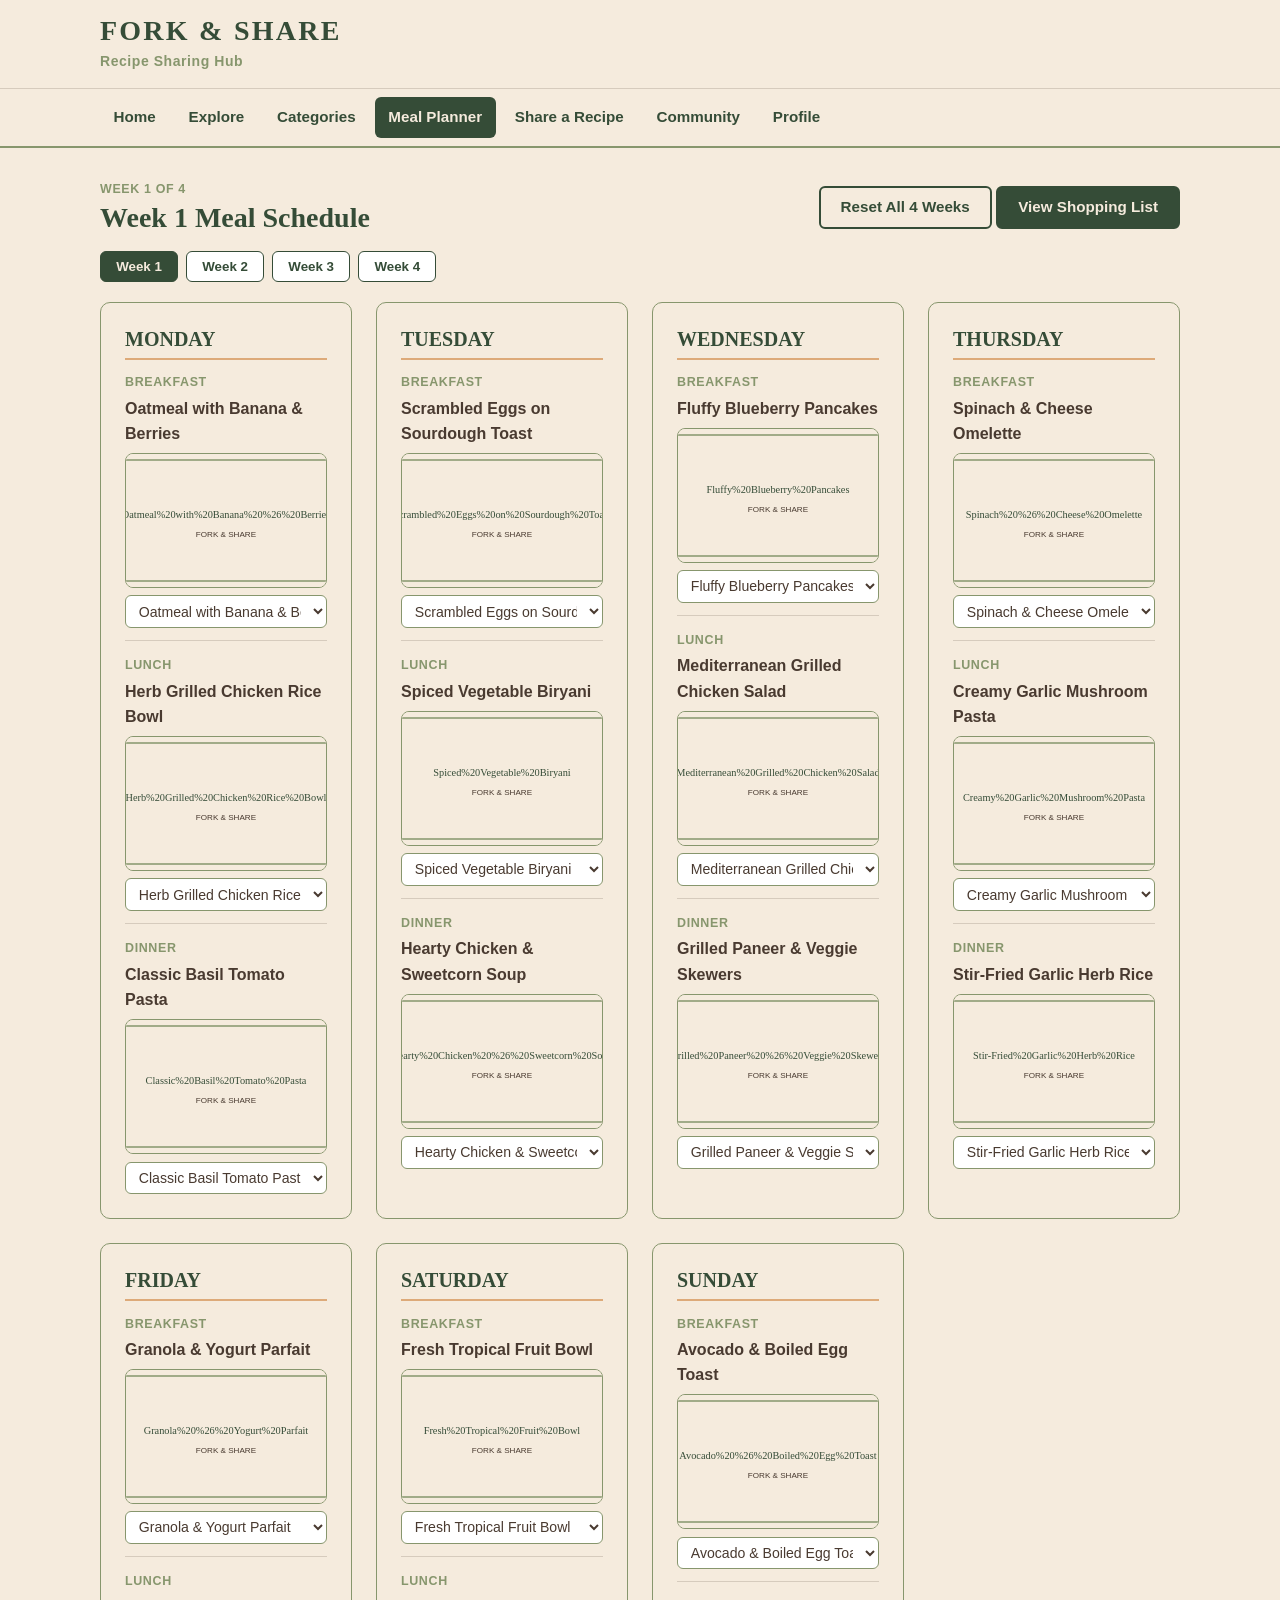
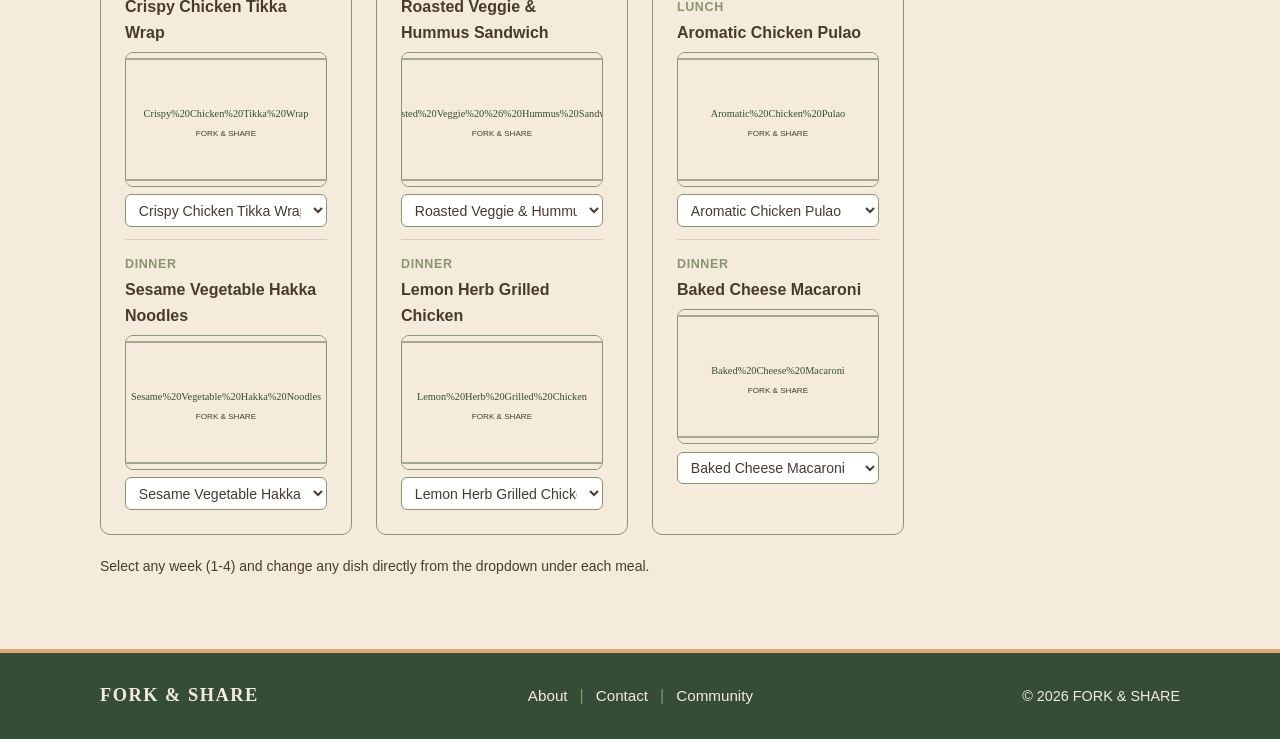
==== pages/weekly-schedule.html @ 8059ee3d "Save AI log and update weekly-schedule.html" ====
﻿<!DOCTYPE html>
<html lang="en">
<head>
  <meta charset="UTF-8">
  <meta name="viewport" content="width=device-width, initial-scale=1.0">
  <title>Weekly Meal Schedule | FORK &amp; SHARE</title>
  <link rel="stylesheet" href="../css/style.css">
  <link rel="stylesheet" href="../css/weekly-schedule.css">
  <style>
    .schedule-top-bar {
      display: flex;
      flex-wrap: wrap;
      align-items: center;
      justify-content: space-between;
      gap: 1rem;
      margin-bottom: 1rem;
    }
    .week-banner-title {
      font-weight: 700;
      font-size: 1.75rem;
      color: var(--forest-green);
      margin: 0;
    }
    .week-switcher {
      display: flex;
      flex-wrap: wrap;
      gap: 0.5rem;
      margin-bottom: 1.25rem;
    }
    .week-tab-btn {
      padding: 0.45rem 0.95rem;
      border-radius: 6px;
      border: 1.5px solid var(--forest-green);
      background: #ffffff;
      color: var(--forest-green);
      font-weight: 700;
      cursor: pointer;
    }
    .week-tab-btn.is-active {
      background: var(--forest-green);
      color: #F5EBDD;
    }
    .day-heading-bold {
      font-weight: 700;
      font-size: 1.25rem;
      color: var(--forest-green);
      border-bottom: 2px solid var(--warm-peach);
      padding-bottom: 0.35rem;
      margin-bottom: 0.85rem;
    }
    .meal-row-item {
      margin-bottom: 0.95rem;
      padding-bottom: 0.75rem;
      border-bottom: 1px solid var(--border-subtle);
    }
    .meal-row-item:last-child {
      border-bottom: 0;
      margin-bottom: 0;
      padding-bottom: 0;
    }
    .meal-slot-tag {
      font-size: 0.78rem;
      font-weight: 700;
      letter-spacing: 0.05em;
      color: var(--sage-green);
      display: block;
    }
    .meal-dish-name {
      font-weight: 700;
      color: var(--dark-brown);
      display: block;
      margin: 0.15rem 0 0.4rem;
    }
    .meal-photo {
      width: 100%;
      height: 135px;
      object-fit: cover;
      border-radius: 8px;
      border: 1px solid var(--sage-green);
      display: block;
      margin-bottom: 0.45rem;
    }
    .meal-change-select {
      width: 100%;
      padding: 0.4rem 0.55rem;
      border-radius: 6px;
      border: 1px solid var(--sage-green);
      background: #ffffff;
      color: var(--dark-brown);
      font-size: 0.88rem;
    }
    .photo-credit-note {
      margin-top: 1.25rem;
      font-size: 0.875rem;
      color: var(--dark-brown);
    }
  </style>
</head>
<body>
  <header class="site-header">
    <div class="container header-inner">
      <a class="brand-logo" href="../index.html">
        <span class="brand-name">FORK &amp; SHARE</span>
        <span class="brand-tagline">Recipe Sharing Hub</span>
      </a>
      <button type="button" class="nav-toggle" data-nav-toggle aria-controls="primary-nav" aria-expanded="false" aria-label="Open navigation menu">
        <span class="hamburger-line" aria-hidden="true"></span>
        <span class="hamburger-line" aria-hidden="true"></span>
        <span class="hamburger-line" aria-hidden="true"></span>
      </button>
    </div>
    <nav class="site-nav" aria-label="Primary Navigation">
      <div class="container">
        <ul id="primary-nav" class="nav-list" data-nav-menu>
          <li><a class="nav-link" href="../index.html">Home</a></li>
          <li><a class="nav-link" href="explore.html">Explore</a></li>
          <li><a class="nav-link" href="categories.html">Categories</a></li>
          <li><a class="nav-link is-active" href="weekly-schedule.html" aria-current="page">Meal Planner</a></li>
          <li><a class="nav-link" href="share-recipe.html">Share a Recipe</a></li>
          <li><a class="nav-link" href="community.html">Community</a></li>
          <li><a class="nav-link" href="profile.html">Profile</a></li>
        </ul>
      </div>
    </nav>
  </header>

  <main class="site-main">
    <div class="container">
      <section class="section">
        <div class="schedule-top-bar">
          <div>
            <span id="week-subtitle-tag" class="meal-slot-tag">WEEK 1 OF 4</span>
            <h1 id="week-main-title" class="week-banner-title">Week 1 Meal Schedule</h1>
          </div>
          <div>
            <button type="button" id="reset-4weeks-btn" class="btn btn-outline">Reset All 4 Weeks</button>
            <a href="shopping-list.html" class="btn btn-primary">View Shopping List</a>
          </div>
        </div>

        <div class="week-switcher" role="tablist" aria-label="Select Week">
          <button type="button" class="week-tab-btn is-active" data-week="1">Week 1</button>
          <button type="button" class="week-tab-btn" data-week="2">Week 2</button>
          <button type="button" class="week-tab-btn" data-week="3">Week 3</button>
          <button type="button" class="week-tab-btn" data-week="4">Week 4</button>
        </div>

        <div id="weekly-schedule-container" class="grid grid-3"></div>

        <p class="photo-credit-note">Select any week (1-4) and change any dish directly from the dropdown under each meal.</p>
      </section>
    </div>
  </main>

  <footer class="site-footer">
    <div class="container footer-inner">
      <span class="footer-brand">FORK &amp; SHARE</span>
      <ul class="footer-links" aria-label="Footer Navigation">
        <li><a class="footer-link" href="../index.html#about">About</a></li>
        <li><a class="footer-link" href="../index.html#contact">Contact</a></li>
        <li><a class="footer-link" href="community.html">Community</a></li>
      </ul>
      <p class="footer-copy">&copy; 2026 FORK &amp; SHARE</p>
    </div>
  </footer>

  <script src="../js/shared.js" defer></script>
  <script>
    (function () {
      const STORAGE_KEY = "forkAndShare4WeeksSchedule_i263138";
      const DAYS = ["MONDAY", "TUESDAY", "WEDNESDAY", "THURSDAY", "FRIDAY", "SATURDAY", "SUNDAY"];
      const MEALS = ["BREAKFAST", "LUNCH", "DINNER"];

      const DISH_CATALOG = {
        // Week 1
        "Oatmeal with Banana & Berries": "https://images.unsplash.com/photo-1517673400267-0251440c45dc?auto=format&fit=crop&w=600&q=80",
        "Herb Grilled Chicken Rice Bowl": "https://images.unsplash.com/photo-1546069901-ba9599a7e63c?auto=format&fit=crop&w=600&q=80",
        "Classic Basil Tomato Pasta": "https://images.unsplash.com/photo-1551183053-bf91a1d81141?auto=format&fit=crop&w=600&q=80",
        "Scrambled Eggs on Sourdough Toast": "https://images.unsplash.com/photo-1525351484163-7529414344d8?auto=format&fit=crop&w=600&q=80",
        "Spiced Vegetable Biryani": "https://images.unsplash.com/photo-1563379091339-03b21ab4a4f8?auto=format&fit=crop&w=600&q=80",
        "Hearty Chicken & Sweetcorn Soup": "https://images.unsplash.com/photo-1547592166-23ac45744acd?auto=format&fit=crop&w=600&q=80",
        "Fluffy Blueberry Pancakes": "https://images.unsplash.com/photo-1567620905732-2d1ec7ab7445?auto=format&fit=crop&w=600&q=80",
        "Mediterranean Grilled Chicken Salad": "https://images.unsplash.com/photo-1512621776951-a57141f2eefd?auto=format&fit=crop&w=600&q=80",
        "Grilled Paneer & Veggie Skewers": "https://images.unsplash.com/photo-1555939594-58d7cb561ad1?auto=format&fit=crop&w=600&q=80",
        "Spinach & Cheese Omelette": "https://images.unsplash.com/photo-1510693206972-df098062cb71?auto=format&fit=crop&w=600&q=80",
        "Creamy Garlic Mushroom Pasta": "https://images.unsplash.com/photo-1621996346565-e3dbc646d9a9?auto=format&fit=crop&w=600&q=80",
        "Stir-Fried Garlic Herb Rice": "https://images.unsplash.com/photo-1603133872878-684f208fb84b?auto=format&fit=crop&w=600&q=80",
        "Granola & Yogurt Parfait": "https://images.unsplash.com/photo-1488477181946-6428a0291777?auto=format&fit=crop&w=600&q=80",
        "Crispy Chicken Tikka Wrap": "https://images.unsplash.com/photo-1626700051175-6818013e1d4f?auto=format&fit=crop&w=600&q=80",
        "Sesame Vegetable Hakka Noodles": "https://images.unsplash.com/photo-1569718212165-3a8278d5f624?auto=format&fit=crop&w=600&q=80",
        "Fresh Tropical Fruit Bowl": "https://images.unsplash.com/photo-1490474418585-ba9bad8fd0ea?auto=format&fit=crop&w=600&q=80",
        "Roasted Veggie & Hummus Sandwich": "https://images.unsplash.com/photo-1528735602780-2552fd46c7af?auto=format&fit=crop&w=600&q=80",
        "Lemon Herb Grilled Chicken": "https://images.unsplash.com/photo-1532550907401-a500c9a57435?auto=format&fit=crop&w=600&q=80",
        "Avocado & Boiled Egg Toast": "https://images.unsplash.com/photo-1541519227354-08fa5d50c44d?auto=format&fit=crop&w=600&q=80",
        "Aromatic Chicken Pulao": "https://images.unsplash.com/photo-1589302168068-964664d93dc0?auto=format&fit=crop&w=600&q=80",
        "Baked Cheese Macaroni": "https://images.unsplash.com/photo-1543339308-43e59d6b73a6?auto=format&fit=crop&w=600&q=80",

        // Additional distinct dishes for Weeks 2, 3, and 4
        "Chia Seed Berry Pudding": "https://images.unsplash.com/photo-1505253716362-afaea1d3d1af?auto=format&fit=crop&w=600&q=80",
        "Teriyaki Salmon & Quinoa Bowl": "https://images.unsplash.com/photo-1467003909585-2f8a72700288?auto=format&fit=crop&w=600&q=80",
        "Stuffed Bell Peppers with Herbs": "https://images.unsplash.com/photo-1529042410759-befb1204b468?auto=format&fit=crop&w=600&q=80",
        "French Toast with Cinnamon": "https://images.unsplash.com/photo-1484723091739-30a097e8f929?auto=format&fit=crop&w=600&q=80",
        "Chickpea & Spinach Curry Bowl": "https://images.unsplash.com/photo-1585937421612-70a008356fbe?auto=format&fit=crop&w=600&q=80",
        "Roasted Tomato & Basil Soup": "https://images.unsplash.com/photo-1476718406336-bb5a9690ee2a?auto=format&fit=crop&w=600&q=80",
        "Banana Walnut Smoothie Bowl": "https://images.unsplash.com/photo-1511690656952-34342bb7c2f2?auto=format&fit=crop&w=600&q=80",
        "Club Sandwich with Crispy Fries": "https://images.unsplash.com/photo-1553909489-cd47e0907980?auto=format&fit=crop&w=600&q=80",
        "Garlic Butter Prawns & Rice": "https://images.unsplash.com/photo-1559737558-2bf22b72f2be?auto=format&fit=crop&w=600&q=80",
        "Cottage Cheese & Peach Bowl": "https://images.unsplash.com/photo-1490645935967-10de6ba17061?auto=format&fit=crop&w=600&q=80",
        "Falafel & Tahini Grain Bowl": "https://images.unsplash.com/photo-1540420773420-3366772f4999?auto=format&fit=crop&w=600&q=80",
        "Margherita Wood-Fired Pizza": "https://images.unsplash.com/photo-1574071318508-1cdbab80d002?auto=format&fit=crop&w=600&q=80",
        "Peanut Butter Toast & Apple": "https://images.unsplash.com/photo-1525351326368-cabb5099435f?auto=format&fit=crop&w=600&q=80",
        "Beef Fajita Burrito Bowl": "https://images.unsplash.com/photo-1543826173-70651703c5a4?auto=format&fit=crop&w=600&q=80",
        "Crispy Tofu & Broccoli Stir-Fry": "https://images.unsplash.com/photo-1512058564366-18510be2db19?auto=format&fit=crop&w=600&q=80",
        "Strawberry Almond Waffles": "https://images.unsplash.com/photo-1562376552-0d160a2f238d?auto=format&fit=crop&w=600&q=80",
        "Caesar Chicken Wrap": "https://images.unsplash.com/photo-1509722747041-616f39b57569?auto=format&fit=crop&w=600&q=80",
        "Spaghetti Bolognese": "https://images.unsplash.com/photo-1622973536968-3ead9e780960?auto=format&fit=crop&w=600&q=80",
        "Lemon Ricotta Pancakes": "https://images.unsplash.com/photo-1528207776546-365bb710ee93?auto=format&fit=crop&w=600&q=80",
        "Thai Green Curry with Jasmine Rice": "https://images.unsplash.com/photo-1455619452474-d2be8b1e70cd?auto=format&fit=crop&w=600&q=80",
        "Honey Mustard Chicken & Greens": "https://images.unsplash.com/photo-1598103442097-8b74394b95c6?auto=format&fit=crop&w=600&q=80",
        "Baked Egg Muffins & Greens": "https://images.unsplash.com/photo-1482049016688-2d3e1b311543?auto=format&fit=crop&w=600&q=80",
        "Pesto Chicken Penne": "https://images.unsplash.com/photo-1473093295043-cdd812d0e601?auto=format&fit=crop&w=600&q=80",
        "Lentil & Vegetable Stew": "https://images.unsplash.com/photo-1547592180-85f173990554?auto=format&fit=crop&w=600&q=80",
        "Mango Coconut Overnight Oats": "https://images.unsplash.com/photo-1506084868230-bb9d95c24759?auto=format&fit=crop&w=600&q=80",
        "Grilled Halloumi & Veggie Plate": "https://images.unsplash.com/photo-1544025162-d76694265947?auto=format&fit=crop&w=600&q=80",
        "BBQ Chicken Flatbread": "https://images.unsplash.com/photo-1565299624946-b28f40a0ae38?auto=format&fit=crop&w=600&q=80"
      };

      const DEFAULT_4_WEEKS = {
        "1": {
          MONDAY: { BREAKFAST: "Oatmeal with Banana & Berries", LUNCH: "Herb Grilled Chicken Rice Bowl", DINNER: "Classic Basil Tomato Pasta" },
          TUESDAY: { BREAKFAST: "Scrambled Eggs on Sourdough Toast", LUNCH: "Spiced Vegetable Biryani", DINNER: "Hearty Chicken & Sweetcorn Soup" },
          WEDNESDAY: { BREAKFAST: "Fluffy Blueberry Pancakes", LUNCH: "Mediterranean Grilled Chicken Salad", DINNER: "Grilled Paneer & Veggie Skewers" },
          THURSDAY: { BREAKFAST: "Spinach & Cheese Omelette", LUNCH: "Creamy Garlic Mushroom Pasta", DINNER: "Stir-Fried Garlic Herb Rice" },
          FRIDAY: { BREAKFAST: "Granola & Yogurt Parfait", LUNCH: "Crispy Chicken Tikka Wrap", DINNER: "Sesame Vegetable Hakka Noodles" },
          SATURDAY: { BREAKFAST: "Fresh Tropical Fruit Bowl", LUNCH: "Roasted Veggie & Hummus Sandwich", DINNER: "Lemon Herb Grilled Chicken" },
          SUNDAY: { BREAKFAST: "Avocado & Boiled Egg Toast", LUNCH: "Aromatic Chicken Pulao", DINNER: "Baked Cheese Macaroni" }
        },
        "2": {
          MONDAY: { BREAKFAST: "Chia Seed Berry Pudding", LUNCH: "Teriyaki Salmon & Quinoa Bowl", DINNER: "Stuffed Bell Peppers with Herbs" },
          TUESDAY: { BREAKFAST: "French Toast with Cinnamon", LUNCH: "Chickpea & Spinach Curry Bowl", DINNER: "Roasted Tomato & Basil Soup" },
          WEDNESDAY: { BREAKFAST: "Banana Walnut Smoothie Bowl", LUNCH: "Club Sandwich with Crispy Fries", DINNER: "Garlic Butter Prawns & Rice" },
          THURSDAY: { BREAKFAST: "Cottage Cheese & Peach Bowl", LUNCH: "Falafel & Tahini Grain Bowl", DINNER: "Margherita Wood-Fired Pizza" },
          FRIDAY: { BREAKFAST: "Peanut Butter Toast & Apple", LUNCH: "Beef Fajita Burrito Bowl", DINNER: "Crispy Tofu & Broccoli Stir-Fry" },
          SATURDAY: { BREAKFAST: "Strawberry Almond Waffles", LUNCH: "Caesar Chicken Wrap", DINNER: "Spaghetti Bolognese" },
          SUNDAY: { BREAKFAST: "Lemon Ricotta Pancakes", LUNCH: "Thai Green Curry with Jasmine Rice", DINNER: "Honey Mustard Chicken & Greens" }
        },
        "3": {
          MONDAY: { BREAKFAST: "Baked Egg Muffins & Greens", LUNCH: "Pesto Chicken Penne", DINNER: "Lentil & Vegetable Stew" },
          TUESDAY: { BREAKFAST: "Mango Coconut Overnight Oats", LUNCH: "Grilled Halloumi & Veggie Plate", DINNER: "BBQ Chicken Flatbread" },
          WEDNESDAY: { BREAKFAST: "Avocado & Boiled Egg Toast", LUNCH: "Teriyaki Salmon & Quinoa Bowl", DINNER: "Classic Basil Tomato Pasta" },
          THURSDAY: { BREAKFAST: "Fluffy Blueberry Pancakes", LUNCH: "Chickpea & Spinach Curry Bowl", DINNER: "Lemon Herb Grilled Chicken" },
          FRIDAY: { BREAKFAST: "Granola & Yogurt Parfait", LUNCH: "Club Sandwich with Crispy Fries", DINNER: "Stir-Fried Garlic Herb Rice" },
          SATURDAY: { BREAKFAST: "Chia Seed Berry Pudding", LUNCH: "Falafel & Tahini Grain Bowl", DINNER: "Baked Cheese Macaroni" },
          SUNDAY: { BREAKFAST: "French Toast with Cinnamon", LUNCH: "Aromatic Chicken Pulao", DINNER: "Sesame Vegetable Hakka Noodles" }
        },
        "4": {
          MONDAY: { BREAKFAST: "Strawberry Almond Waffles", LUNCH: "Beef Fajita Burrito Bowl", DINNER: "Hearty Chicken & Sweetcorn Soup" },
          TUESDAY: { BREAKFAST: "Banana Walnut Smoothie Bowl", LUNCH: "Caesar Chicken Wrap", DINNER: "Grilled Paneer & Veggie Skewers" },
          WEDNESDAY: { BREAKFAST: "Lemon Ricotta Pancakes", LUNCH: "Spiced Vegetable Biryani", DINNER: "Crispy Tofu & Broccoli Stir-Fry" },
          THURSDAY: { BREAKFAST: "Cottage Cheese & Peach Bowl", LUNCH: "Herb Grilled Chicken Rice Bowl", DINNER: "Spaghetti Bolognese" },
          FRIDAY: { BREAKFAST: "Peanut Butter Toast & Apple", LUNCH: "Thai Green Curry with Jasmine Rice", DINNER: "Stuffed Bell Peppers with Herbs" },
          SATURDAY: { BREAKFAST: "Spinach & Cheese Omelette", LUNCH: "Mediterranean Grilled Chicken Salad", DINNER: "Honey Mustard Chicken & Greens" },
          SUNDAY: { BREAKFAST: "Oatmeal with Banana & Berries", LUNCH: "Roasted Veggie & Hummus Sandwich", DINNER: "BBQ Chicken Flatbread" }
        }
      };

      let activeWeek = "1";

      function escapeHtml(str) {
        return String(str)
          .replace(/&/g, "&amp;")
          .replace(/</g, "&lt;")
          .replace(/>/g, "&gt;")
          .replace(/"/g, "&quot;");
      }

      function getSchedule() {
        try {
          const raw = localStorage.getItem(STORAGE_KEY);
          if (raw) return JSON.parse(raw);
        } catch (e) {}
        return JSON.parse(JSON.stringify(DEFAULT_4_WEEKS));
      }

      function saveSchedule(data) {
        try {
          localStorage.setItem(STORAGE_KEY, JSON.stringify(data));
        } catch (e) {}
      }

      function render() {
        const data = getSchedule();
        const weekData = data[activeWeek] || DEFAULT_4_WEEKS[activeWeek];
        const allDishNames = Object.keys(DISH_CATALOG);

        document.getElementById("week-subtitle-tag").textContent = "WEEK " + activeWeek + " OF 4";
        document.getElementById("week-main-title").textContent = "Week " + activeWeek + " Meal Schedule";

        document.querySelectorAll(".week-tab-btn").forEach(function (btn) {
          btn.classList.toggle("is-active", btn.getAttribute("data-week") === activeWeek);
        });

        const gridEl = document.getElementById("weekly-schedule-container");
        gridEl.innerHTML = DAYS.map(function (day) {
          const dayMeals = weekData[day] || {};
          const mealsHtml = MEALS.map(function (mealType) {
            const dishName = dayMeals[mealType] || allDishNames[0];
            const imgSrc = DISH_CATALOG[dishName] || "https://images.unsplash.com/photo-1504674900247-0877df9cc836?auto=format&fit=crop&w=600&q=80";
            const optionsHtml = allDishNames.map(function (d) {
              const sel = d === dishName ? " selected" : "";
              return '<option value="' + escapeHtml(d) + '"' + sel + '>' + escapeHtml(d) + '</option>';
            }).join("");

            return (
              '<div class="meal-row-item">' +
                '<span class="meal-slot-tag">' + mealType + '</span>' +
                '<span class="meal-dish-name">' + escapeHtml(dishName) + '</span>' +
                '<img class="meal-photo" src="' + imgSrc + '" alt="' + escapeHtml(dishName) + '">' +
                '<select class="meal-change-select" data-day="' + day + '" data-meal="' + mealType + '" aria-label="Change ' + mealType + ' for ' + day + '">' +
                  optionsHtml +
                '</select>' +
              '</div>'
            );
          }).join("");

          return (
            '<article class="card">' +
              '<h2 class="day-heading-bold">' + day + '</h2>' +
              mealsHtml +
            '</article>'
          );
        }).join("");

        gridEl.querySelectorAll("img.meal-photo").forEach(function (img) {
          img.addEventListener("error", function () {
            if (img.dataset.fallbackApplied) return;
            img.dataset.fallbackApplied = "true";
            var label = encodeURIComponent(img.alt || "FORK & SHARE");
            var svg = '<svg xmlns="http://www.w3.org/2000/svg" width="320" height="180" viewBox="0 0 320 180">' +
              '<rect width="320" height="180" fill="#F5EBDD"/>' +
              '<rect x="8" y="8" width="304" height="164" rx="10" fill="none" stroke="#87966D" stroke-width="2"/>' +
              '<text x="160" y="86" text-anchor="middle" font-family="Georgia, serif" font-size="14" fill="#354C37">' + label + '</text>' +
              '<text x="160" y="112" text-anchor="middle" font-family="Segoe UI, sans-serif" font-size="11" fill="#493A30">FORK &amp; SHARE</text>' +
              '</svg>';
            img.src = "data:image/svg+xml;charset=UTF-8," + encodeURIComponent(svg);
          });
        });

        gridEl.querySelectorAll(".meal-change-select").forEach(function (sel) {
          sel.addEventListener("change", function () {
            const d = this.getAttribute("data-day");
            const m = this.getAttribute("data-meal");
            const updated = getSchedule();
            if (!updated[activeWeek]) updated[activeWeek] = {};
            if (!updated[activeWeek][d]) updated[activeWeek][d] = {};
            updated[activeWeek][d][m] = this.value;
            saveSchedule(updated);
            render();
          });
        });
      }

      document.addEventListener("DOMContentLoaded", function () {
        document.querySelectorAll(".week-tab-btn").forEach(function (btn) {
          btn.addEventListener("click", function () {
            activeWeek = this.getAttribute("data-week");
            render();
          });
        });

        const resetBtn = document.getElementById("reset-4weeks-btn");
        if (resetBtn) {
          resetBtn.addEventListener("click", function () {
            const fresh = JSON.parse(JSON.stringify(DEFAULT_4_WEEKS));
            saveSchedule(fresh);
            render();
          });
        }

        render();
      });
    })();
  </script>
</body>
</html>
---- css/style.css ----
/* ==========================================================================
   FORK & SHARE — Shared Stylesheet
   Common foundation for all pages in the Recipe Sharing Hub.
   ========================================================================== */

/* --------------------------------------------------------------------------
   1. Colour Palette & Design Tokens
   -------------------------------------------------------------------------- */
:root {
  /* Agreed Project Colour Palette */
  --cream: #F5EBDD;
  --forest-green: #354C37;
  --sage-green: #87966D;
  --warm-peach: #DDAA79;
  --dark-brown: #493A30;

  /* Common Typography & Layout Tokens */
  --font-heading: Georgia, "Times New Roman", serif;
  --font-body: "Segoe UI", Tahoma, Geneva, Verdana, sans-serif;
  --container-width: 1120px;
  --radius-sm: 6px;
  --radius-md: 10px;
  --border-subtle: rgba(73, 58, 48, 0.18);
  --transition-fast: 0.2s ease;
}

/* --------------------------------------------------------------------------
   2. Base Reset, Fonts & Page Background
   -------------------------------------------------------------------------- */
*,
*::before,
*::after {
  box-sizing: border-box;
}

html {
  scroll-behavior: smooth;
}

body {
  margin: 0;
  min-height: 100vh;
  display: flex;
  flex-direction: column;
  background-color: var(--cream);
  color: var(--dark-brown);
  font-family: var(--font-body);
  font-size: 1rem;
  line-height: 1.6;
}

img {
  max-width: 100%;
  height: auto;
  display: block;
}

h1,
h2,
h3,
h4,
h5,
h6 {
  margin-top: 0;
  font-family: var(--font-heading);
  color: var(--forest-green);
  line-height: 1.25;
}

p {
  margin-top: 0;
}

/* --------------------------------------------------------------------------
   3. Keyboard Focus Styles (:focus-visible)
   Ensures clear, accessible keyboard navigation across all interactive items.
   -------------------------------------------------------------------------- */
:focus-visible {
  outline: 3px solid var(--forest-green);
  outline-offset: 2px;
}

/* High-contrast focus ring when inside dark forest-green containers */
.site-footer :focus-visible,
.btn-primary :focus-visible {
  outline: 3px solid var(--warm-peach);
  outline-offset: 2px;
}

/* --------------------------------------------------------------------------
   4. Common Layout & Spacing Utilities
   -------------------------------------------------------------------------- */
.container {
  width: 100%;
  max-width: var(--container-width);
  margin-inline: auto;
  padding-inline: 1.25rem;
}

/* Main page wrapper grows to keep the Community Footer at the bottom */
.site-main {
  flex: 1;
  padding-block: 2rem;
}

.section {
  margin-bottom: 2.5rem;
}

.section-title {
  font-size: 1.75rem;
  margin-bottom: 1rem;
  padding-bottom: 0.5rem;
  border-bottom: 2px solid var(--warm-peach);
}

/* Reusable content surface card */
.card {
  background-color: var(--cream);
  border: 1px solid var(--sage-green);
  border-radius: var(--radius-md);
  padding: 1.5rem;
}

/* Simple responsive grids for page sections */
.grid {
  display: grid;
  gap: 1.5rem;
}

.grid-2 {
  grid-template-columns: repeat(auto-fit, minmax(280px, 1fr));
}

.grid-3 {
  grid-template-columns: repeat(auto-fit, minmax(240px, 1fr));
}

/* Screen-reader only helper text */
.sr-only {
  position: absolute;
  width: 1px;
  height: 1px;
  padding: 0;
  margin: -1px;
  overflow: hidden;
  clip: rect(0, 0, 0, 0);
  white-space: nowrap;
  border: 0;
}

/* --------------------------------------------------------------------------
   5. Common Links & Buttons
   -------------------------------------------------------------------------- */
a {
  color: var(--forest-green);
  text-decoration-thickness: 1.5px;
  text-underline-offset: 3px;
  transition: color var(--transition-fast);
}

a:hover {
  color: var(--dark-brown);
}

.btn {
  display: inline-flex;
  align-items: center;
  justify-content: center;
  gap: 0.5rem;
  padding: 0.65rem 1.25rem;
  border: 2px solid transparent;
  border-radius: var(--radius-sm);
  font-family: var(--font-body);
  font-size: 0.95rem;
  font-weight: 600;
  line-height: 1.2;
  text-decoration: none;
  cursor: pointer;
  transition:
    background-color var(--transition-fast),
    color var(--transition-fast),
    border-color var(--transition-fast);
}

.btn-primary {
  background-color: var(--forest-green);
  color: var(--cream);
  border-color: var(--forest-green);
}

.btn-primary:hover {
  background-color: var(--dark-brown);
  border-color: var(--dark-brown);
  color: var(--cream);
}

.btn-secondary {
  background-color: var(--warm-peach);
  color: var(--dark-brown);
  border-color: var(--warm-peach);
}

.btn-secondary:hover {
  background-color: var(--sage-green);
  border-color: var(--sage-green);
  color: var(--cream);
}

.btn-outline {
  background-color: transparent;
  color: var(--forest-green);
  border-color: var(--forest-green);
}

.btn-outline:hover {
  background-color: var(--forest-green);
  color: var(--cream);
}

/* --------------------------------------------------------------------------
   6. Design 1: Brand Header
   Cream background (#F5EBDD) with Forest Green (#354C37) text-based branding.
   -------------------------------------------------------------------------- */
.site-header {
  background-color: var(--cream);
  color: var(--forest-green);
  border-bottom: 2px solid var(--sage-green);
}

.header-inner {
  display: flex;
  align-items: center;
  justify-content: space-between;
  gap: 1rem;
  padding-block: 1rem;
}

/* Simple text-based brand logo */
.brand-logo {
  display: inline-flex;
  flex-direction: column;
  text-decoration: none;
  color: var(--forest-green);
}

.brand-logo:hover {
  color: var(--forest-green);
}

.brand-name {
  font-family: var(--font-heading);
  font-size: 1.75rem;
  font-weight: 700;
  letter-spacing: 0.08em;
  text-transform: uppercase;
  color: var(--forest-green);
  line-height: 1.1;
}

.brand-tagline {
  font-family: var(--font-body);
  font-size: 0.875rem;
  font-weight: 600;
  letter-spacing: 0.04em;
  color: var(--sage-green);
  margin-top: 0.2rem;
}

/* --------------------------------------------------------------------------
   7. Design 2: Responsive Primary Navigation
   Desktop: horizontal navigation bar.
   Mobile: collapsible hamburger menu controlled by js/shared.js.
   -------------------------------------------------------------------------- */
.site-nav {
  background-color: var(--cream);
  border-top: 1px solid var(--border-subtle);
}

/* Hamburger button (hidden on desktop, shown on mobile) */
.nav-toggle {
  display: none;
  align-items: center;
  justify-content: center;
  flex-direction: column;
  gap: 5px;
  width: 44px;
  height: 44px;
  padding: 0.5rem;
  background-color: transparent;
  border: 2px solid var(--forest-green);
  border-radius: var(--radius-sm);
  cursor: pointer;
  transition: background-color var(--transition-fast);
}

.nav-toggle:hover {
  background-color: var(--warm-peach);
}

.hamburger-line {
  display: block;
  width: 22px;
  height: 2.5px;
  background-color: var(--forest-green);
  border-radius: 2px;
  transition: transform var(--transition-fast), opacity var(--transition-fast);
}

/* Animate hamburger lines into an X when menu is open */
.nav-toggle.is-open .hamburger-line:nth-child(1) {
  transform: translateY(7.5px) rotate(45deg);
}

.nav-toggle.is-open .hamburger-line:nth-child(2) {
  opacity: 0;
}

.nav-toggle.is-open .hamburger-line:nth-child(3) {
  transform: translateY(-7.5px) rotate(-45deg);
}

.nav-list {
  list-style: none;
  margin: 0;
  padding: 0.5rem 0;
  display: flex;
  flex-wrap: wrap;
  align-items: center;
  gap: 0.35rem;
}

.nav-link {
  display: inline-block;
  padding: 0.5rem 0.85rem;
  border-radius: var(--radius-sm);
  font-size: 0.95rem;
  font-weight: 600;
  color: var(--forest-green);
  text-decoration: none;
  transition:
    background-color var(--transition-fast),
    color var(--transition-fast);
}

.nav-link:hover {
  background-color: var(--warm-peach);
  color: var(--dark-brown);
}

/* Active page link highlight */
.nav-link.is-active,
.nav-link[aria-current="page"] {
  background-color: var(--forest-green);
  color: var(--cream);
}

/* --------------------------------------------------------------------------
   8. Design 3: Community Footer
   Forest Green (#354C37) background with Cream (#F5EBDD) text.
   -------------------------------------------------------------------------- */
.site-footer {
  background-color: var(--forest-green);
  color: var(--cream);
  padding-block: 1.75rem;
  border-top: 4px solid var(--warm-peach);
}

.footer-inner {
  display: flex;
  flex-wrap: wrap;
  align-items: center;
  justify-content: space-between;
  gap: 1rem;
}

.footer-brand {
  font-family: var(--font-heading);
  font-size: 1.15rem;
  font-weight: 700;
  letter-spacing: 0.08em;
  color: var(--cream);
}

.footer-links {
  list-style: none;
  margin: 0;
  padding: 0;
  display: flex;
  flex-wrap: wrap;
  align-items: center;
  gap: 0.75rem;
}

.footer-links li + li::before {
  content: "|";
  color: var(--sage-green);
  margin-right: 0.75rem;
}

.footer-link {
  color: var(--cream);
  font-size: 0.95rem;
  font-weight: 500;
  text-decoration: none;
}

.footer-link:hover {
  color: var(--warm-peach);
  text-decoration: underline;
}

.footer-copy {
  margin: 0;
  font-size: 0.9rem;
  color: var(--cream);
}

/* --------------------------------------------------------------------------
   9. Mobile Responsiveness
   -------------------------------------------------------------------------- */
@media (max-width: 768px) {
  .brand-name {
    font-size: 1.4rem;
  }

  .nav-toggle {
    display: inline-flex;
  }

  .site-nav {
    border-top: 0;
  }

  .nav-list {
    display: none;
    flex-direction: column;
    align-items: stretch;
    gap: 0.25rem;
    padding: 0.75rem 0 1rem;
    border-top: 1px solid var(--border-subtle);
  }

  /* Toggled by js/shared.js when hamburger button is clicked */
  .nav-list.is-open {
    display: flex;
  }

  .nav-link {
    display: block;
    width: 100%;
    padding: 0.65rem 0.9rem;
  }

  .footer-inner {
    flex-direction: column;
    text-align: center;
  }
}
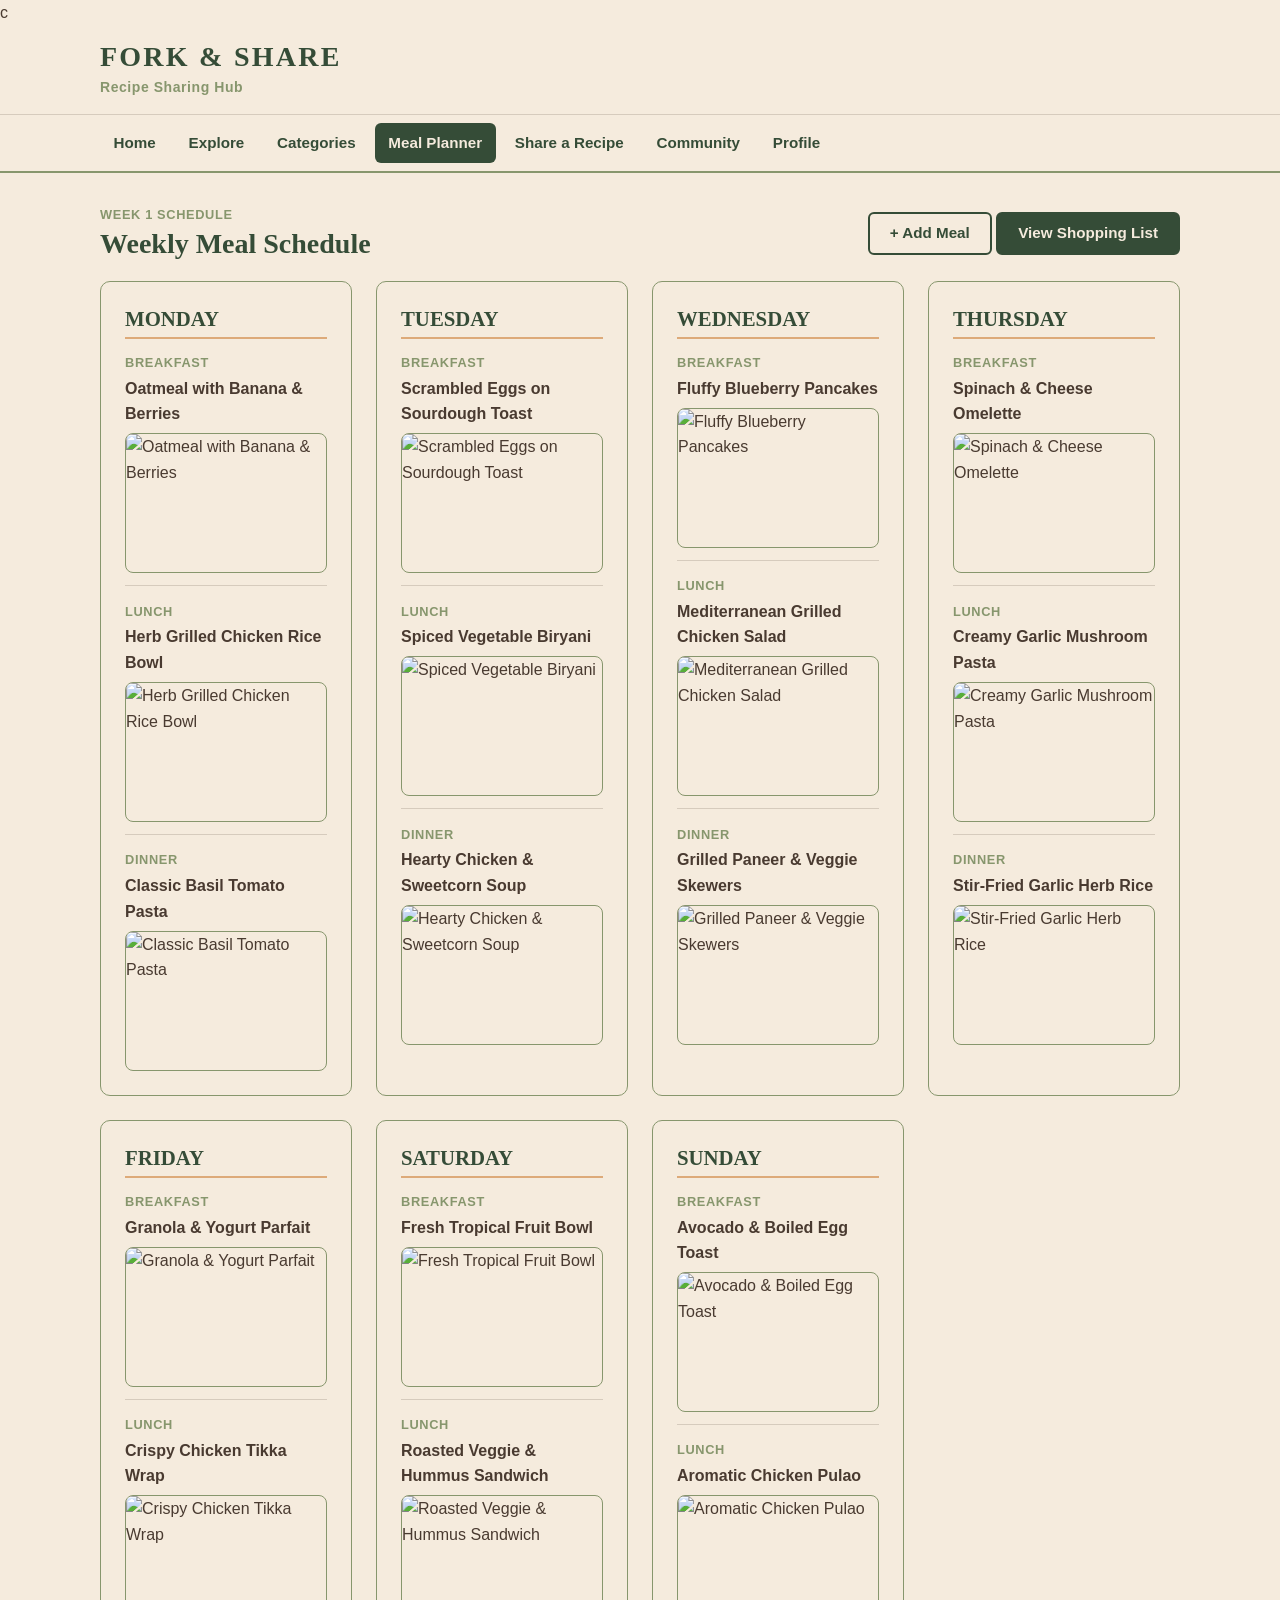
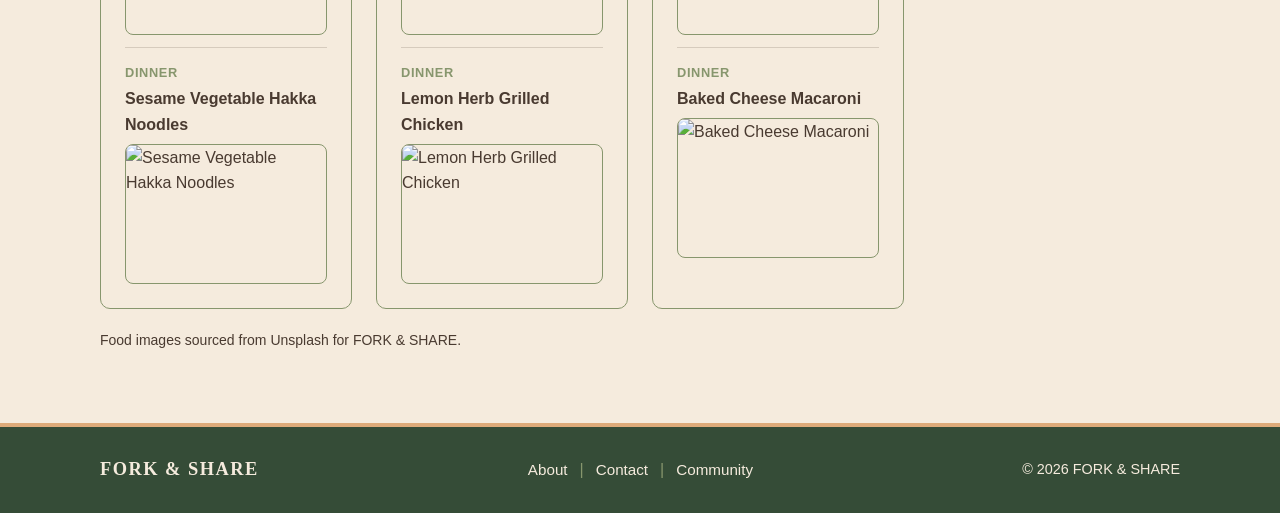
==== commit d4d8f537: "Save AI log and update weekly-schedule.html" ====
--- a/pages/weekly-schedule.html
+++ b/pages/weekly-schedule.html
@@ -1,4 +1,4 @@
-﻿<!DOCTYPE html>
+﻿<!DOCTYPE html>c
 <html lang="en">
 <head>
   <meta charset="UTF-8">
@@ -13,7 +13,7 @@
       align-items: center;
       justify-content: space-between;
       gap: 1rem;
-      margin-bottom: 1rem;
+      margin-bottom: 1.25rem;
     }
     .week-banner-title {
       font-weight: 700;
@@ -21,28 +21,9 @@
       color: var(--forest-green);
       margin: 0;
     }
-    .week-switcher {
-      display: flex;
-      flex-wrap: wrap;
-      gap: 0.5rem;
-      margin-bottom: 1.25rem;
-    }
-    .week-tab-btn {
-      padding: 0.45rem 0.95rem;
-      border-radius: 6px;
-      border: 1.5px solid var(--forest-green);
-      background: #ffffff;
-      color: var(--forest-green);
-      font-weight: 700;
-      cursor: pointer;
-    }
-    .week-tab-btn.is-active {
-      background: var(--forest-green);
-      color: #F5EBDD;
-    }
     .day-heading-bold {
       font-weight: 700;
-      font-size: 1.25rem;
+      font-size: 1.3rem;
       color: var(--forest-green);
       border-bottom: 2px solid var(--warm-peach);
       padding-bottom: 0.35rem;
@@ -59,7 +40,7 @@
       padding-bottom: 0;
     }
     .meal-slot-tag {
-      font-size: 0.78rem;
+      font-size: 0.8rem;
       font-weight: 700;
       letter-spacing: 0.05em;
       color: var(--sage-green);
@@ -73,21 +54,11 @@
     }
     .meal-photo {
       width: 100%;
-      height: 135px;
+      height: 140px;
       object-fit: cover;
       border-radius: 8px;
       border: 1px solid var(--sage-green);
       display: block;
-      margin-bottom: 0.45rem;
-    }
-    .meal-change-select {
-      width: 100%;
-      padding: 0.4rem 0.55rem;
-      border-radius: 6px;
-      border: 1px solid var(--sage-green);
-      background: #ffffff;
-      color: var(--dark-brown);
-      font-size: 0.88rem;
     }
     .photo-credit-note {
       margin-top: 1.25rem;
@@ -129,25 +100,151 @@
       <section class="section">
         <div class="schedule-top-bar">
           <div>
-            <span id="week-subtitle-tag" class="meal-slot-tag">WEEK 1 OF 4</span>
-            <h1 id="week-main-title" class="week-banner-title">Week 1 Meal Schedule</h1>
+            <span class="meal-slot-tag">WEEK 1 SCHEDULE</span>
+            <h1 class="week-banner-title">Weekly Meal Schedule</h1>
           </div>
           <div>
-            <button type="button" id="reset-4weeks-btn" class="btn btn-outline">Reset All 4 Weeks</button>
+            <a href="meal-planner.html" class="btn btn-outline">+ Add Meal</a>
             <a href="shopping-list.html" class="btn btn-primary">View Shopping List</a>
           </div>
         </div>
 
-        <div class="week-switcher" role="tablist" aria-label="Select Week">
-          <button type="button" class="week-tab-btn is-active" data-week="1">Week 1</button>
-          <button type="button" class="week-tab-btn" data-week="2">Week 2</button>
-          <button type="button" class="week-tab-btn" data-week="3">Week 3</button>
-          <button type="button" class="week-tab-btn" data-week="4">Week 4</button>
+        <div id="weekly-schedule-container" class="grid grid-3">
+          <article class="card">
+            <h2 class="day-heading-bold">MONDAY</h2>
+            <div class="meal-row-item">
+              <span class="meal-slot-tag">BREAKFAST</span>
+              <span class="meal-dish-name">Oatmeal with Banana &amp; Berries</span>
+              <img class="meal-photo" src="https://images.unsplash.com/photo-1517673400267-0251440c45dc?auto=format&fit=crop&w=600&q=80" alt="Oatmeal with Banana &amp; Berries">
+            </div>
+            <div class="meal-row-item">
+              <span class="meal-slot-tag">LUNCH</span>
+              <span class="meal-dish-name">Herb Grilled Chicken Rice Bowl</span>
+              <img class="meal-photo" src="https://images.unsplash.com/photo-1546069901-ba9599a7e63c?auto=format&fit=crop&w=600&q=80" alt="Herb Grilled Chicken Rice Bowl">
+            </div>
+            <div class="meal-row-item">
+              <span class="meal-slot-tag">DINNER</span>
+              <span class="meal-dish-name">Classic Basil Tomato Pasta</span>
+              <img class="meal-photo" src="https://images.unsplash.com/photo-1551183053-bf91a1d81141?auto=format&fit=crop&w=600&q=80" alt="Classic Basil Tomato Pasta">
+            </div>
+          </article>
+
+          <article class="card">
+            <h2 class="day-heading-bold">TUESDAY</h2>
+            <div class="meal-row-item">
+              <span class="meal-slot-tag">BREAKFAST</span>
+              <span class="meal-dish-name">Scrambled Eggs on Sourdough Toast</span>
+              <img class="meal-photo" src="https://images.unsplash.com/photo-1525351484163-7529414344d8?auto=format&fit=crop&w=600&q=80" alt="Scrambled Eggs on Sourdough Toast">
+            </div>
+            <div class="meal-row-item">
+              <span class="meal-slot-tag">LUNCH</span>
+              <span class="meal-dish-name">Spiced Vegetable Biryani</span>
+              <img class="meal-photo" src="https://images.unsplash.com/photo-1563379091339-03b21ab4a4f8?auto=format&fit=crop&w=600&q=80" alt="Spiced Vegetable Biryani">
+            </div>
+            <div class="meal-row-item">
+              <span class="meal-slot-tag">DINNER</span>
+              <span class="meal-dish-name">Hearty Chicken &amp; Sweetcorn Soup</span>
+              <img class="meal-photo" src="https://images.unsplash.com/photo-1547592166-23ac45744acd?auto=format&fit=crop&w=600&q=80" alt="Hearty Chicken &amp; Sweetcorn Soup">
+            </div>
+          </article>
+
+          <article class="card">
+            <h2 class="day-heading-bold">WEDNESDAY</h2>
+            <div class="meal-row-item">
+              <span class="meal-slot-tag">BREAKFAST</span>
+              <span class="meal-dish-name">Fluffy Blueberry Pancakes</span>
+              <img class="meal-photo" src="https://images.unsplash.com/photo-1567620905732-2d1ec7ab7445?auto=format&fit=crop&w=600&q=80" alt="Fluffy Blueberry Pancakes">
+            </div>
+            <div class="meal-row-item">
+              <span class="meal-slot-tag">LUNCH</span>
+              <span class="meal-dish-name">Mediterranean Grilled Chicken Salad</span>
+              <img class="meal-photo" src="https://images.unsplash.com/photo-1512621776951-a57141f2eefd?auto=format&fit=crop&w=600&q=80" alt="Mediterranean Grilled Chicken Salad">
+            </div>
+            <div class="meal-row-item">
+              <span class="meal-slot-tag">DINNER</span>
+              <span class="meal-dish-name">Grilled Paneer &amp; Veggie Skewers</span>
+              <img class="meal-photo" src="https://images.unsplash.com/photo-1555939594-58d7cb561ad1?auto=format&fit=crop&w=600&q=80" alt="Grilled Paneer &amp; Veggie Skewers">
+            </div>
+          </article>
+
+          <article class="card">
+            <h2 class="day-heading-bold">THURSDAY</h2>
+            <div class="meal-row-item">
+              <span class="meal-slot-tag">BREAKFAST</span>
+              <span class="meal-dish-name">Spinach &amp; Cheese Omelette</span>
+              <img class="meal-photo" src="https://images.unsplash.com/photo-1510693206972-df098062cb71?auto=format&fit=crop&w=600&q=80" alt="Spinach &amp; Cheese Omelette">
+            </div>
+            <div class="meal-row-item">
+              <span class="meal-slot-tag">LUNCH</span>
+              <span class="meal-dish-name">Creamy Garlic Mushroom Pasta</span>
+              <img class="meal-photo" src="https://images.unsplash.com/photo-1621996346565-e3dbc646d9a9?auto=format&fit=crop&w=600&q=80" alt="Creamy Garlic Mushroom Pasta">
+            </div>
+            <div class="meal-row-item">
+              <span class="meal-slot-tag">DINNER</span>
+              <span class="meal-dish-name">Stir-Fried Garlic Herb Rice</span>
+              <img class="meal-photo" src="https://images.unsplash.com/photo-1603133872878-684f208fb84b?auto=format&fit=crop&w=600&q=80" alt="Stir-Fried Garlic Herb Rice">
+            </div>
+          </article>
+
+          <article class="card">
+            <h2 class="day-heading-bold">FRIDAY</h2>
+            <div class="meal-row-item">
+              <span class="meal-slot-tag">BREAKFAST</span>
+              <span class="meal-dish-name">Granola &amp; Yogurt Parfait</span>
+              <img class="meal-photo" src="https://images.unsplash.com/photo-1488477181946-6428a0291777?auto=format&fit=crop&w=600&q=80" alt="Granola &amp; Yogurt Parfait">
+            </div>
+            <div class="meal-row-item">
+              <span class="meal-slot-tag">LUNCH</span>
+              <span class="meal-dish-name">Crispy Chicken Tikka Wrap</span>
+              <img class="meal-photo" src="https://images.unsplash.com/photo-1626700051175-6818013e1d4f?auto=format&fit=crop&w=600&q=80" alt="Crispy Chicken Tikka Wrap">
+            </div>
+            <div class="meal-row-item">
+              <span class="meal-slot-tag">DINNER</span>
+              <span class="meal-dish-name">Sesame Vegetable Hakka Noodles</span>
+              <img class="meal-photo" src="https://images.unsplash.com/photo-1569718212165-3a8278d5f624?auto=format&fit=crop&w=600&q=80" alt="Sesame Vegetable Hakka Noodles">
+            </div>
+          </article>
+
+          <article class="card">
+            <h2 class="day-heading-bold">SATURDAY</h2>
+            <div class="meal-row-item">
+              <span class="meal-slot-tag">BREAKFAST</span>
+              <span class="meal-dish-name">Fresh Tropical Fruit Bowl</span>
+              <img class="meal-photo" src="https://images.unsplash.com/photo-1490474418585-ba9bad8fd0ea?auto=format&fit=crop&w=600&q=80" alt="Fresh Tropical Fruit Bowl">
+            </div>
+            <div class="meal-row-item">
+              <span class="meal-slot-tag">LUNCH</span>
+              <span class="meal-dish-name">Roasted Veggie &amp; Hummus Sandwich</span>
+              <img class="meal-photo" src="https://images.unsplash.com/photo-1528735602780-2552fd46c7af?auto=format&fit=crop&w=600&q=80" alt="Roasted Veggie &amp; Hummus Sandwich">
+            </div>
+            <div class="meal-row-item">
+              <span class="meal-slot-tag">DINNER</span>
+              <span class="meal-dish-name">Lemon Herb Grilled Chicken</span>
+              <img class="meal-photo" src="https://images.unsplash.com/photo-1532550907401-a500c9a57435?auto=format&fit=crop&w=600&q=80" alt="Lemon Herb Grilled Chicken">
+            </div>
+          </article>
+
+          <article class="card">
+            <h2 class="day-heading-bold">SUNDAY</h2>
+            <div class="meal-row-item">
+              <span class="meal-slot-tag">BREAKFAST</span>
+              <span class="meal-dish-name">Avocado &amp; Boiled Egg Toast</span>
+              <img class="meal-photo" src="https://images.unsplash.com/photo-1541519227354-08fa5d50c44d?auto=format&fit=crop&w=600&q=80" alt="Avocado &amp; Boiled Egg Toast">
+            </div>
+            <div class="meal-row-item">
+              <span class="meal-slot-tag">LUNCH</span>
+              <span class="meal-dish-name">Aromatic Chicken Pulao</span>
+              <img class="meal-photo" src="https://images.unsplash.com/photo-1589302168068-964664d93dc0?auto=format&fit=crop&w=600&q=80" alt="Aromatic Chicken Pulao">
+            </div>
+            <div class="meal-row-item">
+              <span class="meal-slot-tag">DINNER</span>
+              <span class="meal-dish-name">Baked Cheese Macaroni</span>
+              <img class="meal-photo" src="https://images.unsplash.com/photo-1543339308-43e59d6b73a6?auto=format&fit=crop&w=600&q=80" alt="Baked Cheese Macaroni">
+            </div>
+          </article>
         </div>
 
-        <div id="weekly-schedule-container" class="grid grid-3"></div>
-
-        <p class="photo-credit-note">Select any week (1-4) and change any dish directly from the dropdown under each meal.</p>
+        <p class="photo-credit-note">Food images sourced from Unsplash for FORK &amp; SHARE.</p>
       </section>
     </div>
   </main>
@@ -165,221 +262,5 @@
   </footer>
 
   <script src="../js/shared.js" defer></script>
-  <script>
-    (function () {
-      const STORAGE_KEY = "forkAndShare4WeeksSchedule_i263138";
-      const DAYS = ["MONDAY", "TUESDAY", "WEDNESDAY", "THURSDAY", "FRIDAY", "SATURDAY", "SUNDAY"];
-      const MEALS = ["BREAKFAST", "LUNCH", "DINNER"];
-
-      const DISH_CATALOG = {
-        // Week 1
-        "Oatmeal with Banana & Berries": "https://images.unsplash.com/photo-1517673400267-0251440c45dc?auto=format&fit=crop&w=600&q=80",
-        "Herb Grilled Chicken Rice Bowl": "https://images.unsplash.com/photo-1546069901-ba9599a7e63c?auto=format&fit=crop&w=600&q=80",
-        "Classic Basil Tomato Pasta": "https://images.unsplash.com/photo-1551183053-bf91a1d81141?auto=format&fit=crop&w=600&q=80",
-        "Scrambled Eggs on Sourdough Toast": "https://images.unsplash.com/photo-1525351484163-7529414344d8?auto=format&fit=crop&w=600&q=80",
-        "Spiced Vegetable Biryani": "https://images.unsplash.com/photo-1563379091339-03b21ab4a4f8?auto=format&fit=crop&w=600&q=80",
-        "Hearty Chicken & Sweetcorn Soup": "https://images.unsplash.com/photo-1547592166-23ac45744acd?auto=format&fit=crop&w=600&q=80",
-        "Fluffy Blueberry Pancakes": "https://images.unsplash.com/photo-1567620905732-2d1ec7ab7445?auto=format&fit=crop&w=600&q=80",
-        "Mediterranean Grilled Chicken Salad": "https://images.unsplash.com/photo-1512621776951-a57141f2eefd?auto=format&fit=crop&w=600&q=80",
-        "Grilled Paneer & Veggie Skewers": "https://images.unsplash.com/photo-1555939594-58d7cb561ad1?auto=format&fit=crop&w=600&q=80",
-        "Spinach & Cheese Omelette": "https://images.unsplash.com/photo-1510693206972-df098062cb71?auto=format&fit=crop&w=600&q=80",
-        "Creamy Garlic Mushroom Pasta": "https://images.unsplash.com/photo-1621996346565-e3dbc646d9a9?auto=format&fit=crop&w=600&q=80",
-        "Stir-Fried Garlic Herb Rice": "https://images.unsplash.com/photo-1603133872878-684f208fb84b?auto=format&fit=crop&w=600&q=80",
-        "Granola & Yogurt Parfait": "https://images.unsplash.com/photo-1488477181946-6428a0291777?auto=format&fit=crop&w=600&q=80",
-        "Crispy Chicken Tikka Wrap": "https://images.unsplash.com/photo-1626700051175-6818013e1d4f?auto=format&fit=crop&w=600&q=80",
-        "Sesame Vegetable Hakka Noodles": "https://images.unsplash.com/photo-1569718212165-3a8278d5f624?auto=format&fit=crop&w=600&q=80",
-        "Fresh Tropical Fruit Bowl": "https://images.unsplash.com/photo-1490474418585-ba9bad8fd0ea?auto=format&fit=crop&w=600&q=80",
-        "Roasted Veggie & Hummus Sandwich": "https://images.unsplash.com/photo-1528735602780-2552fd46c7af?auto=format&fit=crop&w=600&q=80",
-        "Lemon Herb Grilled Chicken": "https://images.unsplash.com/photo-1532550907401-a500c9a57435?auto=format&fit=crop&w=600&q=80",
-        "Avocado & Boiled Egg Toast": "https://images.unsplash.com/photo-1541519227354-08fa5d50c44d?auto=format&fit=crop&w=600&q=80",
-        "Aromatic Chicken Pulao": "https://images.unsplash.com/photo-1589302168068-964664d93dc0?auto=format&fit=crop&w=600&q=80",
-        "Baked Cheese Macaroni": "https://images.unsplash.com/photo-1543339308-43e59d6b73a6?auto=format&fit=crop&w=600&q=80",
-
-        // Additional distinct dishes for Weeks 2, 3, and 4
-        "Chia Seed Berry Pudding": "https://images.unsplash.com/photo-1505253716362-afaea1d3d1af?auto=format&fit=crop&w=600&q=80",
-        "Teriyaki Salmon & Quinoa Bowl": "https://images.unsplash.com/photo-1467003909585-2f8a72700288?auto=format&fit=crop&w=600&q=80",
-        "Stuffed Bell Peppers with Herbs": "https://images.unsplash.com/photo-1529042410759-befb1204b468?auto=format&fit=crop&w=600&q=80",
-        "French Toast with Cinnamon": "https://images.unsplash.com/photo-1484723091739-30a097e8f929?auto=format&fit=crop&w=600&q=80",
-        "Chickpea & Spinach Curry Bowl": "https://images.unsplash.com/photo-1585937421612-70a008356fbe?auto=format&fit=crop&w=600&q=80",
-        "Roasted Tomato & Basil Soup": "https://images.unsplash.com/photo-1476718406336-bb5a9690ee2a?auto=format&fit=crop&w=600&q=80",
-        "Banana Walnut Smoothie Bowl": "https://images.unsplash.com/photo-1511690656952-34342bb7c2f2?auto=format&fit=crop&w=600&q=80",
-        "Club Sandwich with Crispy Fries": "https://images.unsplash.com/photo-1553909489-cd47e0907980?auto=format&fit=crop&w=600&q=80",
-        "Garlic Butter Prawns & Rice": "https://images.unsplash.com/photo-1559737558-2bf22b72f2be?auto=format&fit=crop&w=600&q=80",
-        "Cottage Cheese & Peach Bowl": "https://images.unsplash.com/photo-1490645935967-10de6ba17061?auto=format&fit=crop&w=600&q=80",
-        "Falafel & Tahini Grain Bowl": "https://images.unsplash.com/photo-1540420773420-3366772f4999?auto=format&fit=crop&w=600&q=80",
-        "Margherita Wood-Fired Pizza": "https://images.unsplash.com/photo-1574071318508-1cdbab80d002?auto=format&fit=crop&w=600&q=80",
-        "Peanut Butter Toast & Apple": "https://images.unsplash.com/photo-1525351326368-cabb5099435f?auto=format&fit=crop&w=600&q=80",
-        "Beef Fajita Burrito Bowl": "https://images.unsplash.com/photo-1543826173-70651703c5a4?auto=format&fit=crop&w=600&q=80",
-        "Crispy Tofu & Broccoli Stir-Fry": "https://images.unsplash.com/photo-1512058564366-18510be2db19?auto=format&fit=crop&w=600&q=80",
-        "Strawberry Almond Waffles": "https://images.unsplash.com/photo-1562376552-0d160a2f238d?auto=format&fit=crop&w=600&q=80",
-        "Caesar Chicken Wrap": "https://images.unsplash.com/photo-1509722747041-616f39b57569?auto=format&fit=crop&w=600&q=80",
-        "Spaghetti Bolognese": "https://images.unsplash.com/photo-1622973536968-3ead9e780960?auto=format&fit=crop&w=600&q=80",
-        "Lemon Ricotta Pancakes": "https://images.unsplash.com/photo-1528207776546-365bb710ee93?auto=format&fit=crop&w=600&q=80",
-        "Thai Green Curry with Jasmine Rice": "https://images.unsplash.com/photo-1455619452474-d2be8b1e70cd?auto=format&fit=crop&w=600&q=80",
-        "Honey Mustard Chicken & Greens": "https://images.unsplash.com/photo-1598103442097-8b74394b95c6?auto=format&fit=crop&w=600&q=80",
-        "Baked Egg Muffins & Greens": "https://images.unsplash.com/photo-1482049016688-2d3e1b311543?auto=format&fit=crop&w=600&q=80",
-        "Pesto Chicken Penne": "https://images.unsplash.com/photo-1473093295043-cdd812d0e601?auto=format&fit=crop&w=600&q=80",
-        "Lentil & Vegetable Stew": "https://images.unsplash.com/photo-1547592180-85f173990554?auto=format&fit=crop&w=600&q=80",
-        "Mango Coconut Overnight Oats": "https://images.unsplash.com/photo-1506084868230-bb9d95c24759?auto=format&fit=crop&w=600&q=80",
-        "Grilled Halloumi & Veggie Plate": "https://images.unsplash.com/photo-1544025162-d76694265947?auto=format&fit=crop&w=600&q=80",
-        "BBQ Chicken Flatbread": "https://images.unsplash.com/photo-1565299624946-b28f40a0ae38?auto=format&fit=crop&w=600&q=80"
-      };
-
-      const DEFAULT_4_WEEKS = {
-        "1": {
-          MONDAY: { BREAKFAST: "Oatmeal with Banana & Berries", LUNCH: "Herb Grilled Chicken Rice Bowl", DINNER: "Classic Basil Tomato Pasta" },
-          TUESDAY: { BREAKFAST: "Scrambled Eggs on Sourdough Toast", LUNCH: "Spiced Vegetable Biryani", DINNER: "Hearty Chicken & Sweetcorn Soup" },
-          WEDNESDAY: { BREAKFAST: "Fluffy Blueberry Pancakes", LUNCH: "Mediterranean Grilled Chicken Salad", DINNER: "Grilled Paneer & Veggie Skewers" },
-          THURSDAY: { BREAKFAST: "Spinach & Cheese Omelette", LUNCH: "Creamy Garlic Mushroom Pasta", DINNER: "Stir-Fried Garlic Herb Rice" },
-          FRIDAY: { BREAKFAST: "Granola & Yogurt Parfait", LUNCH: "Crispy Chicken Tikka Wrap", DINNER: "Sesame Vegetable Hakka Noodles" },
-          SATURDAY: { BREAKFAST: "Fresh Tropical Fruit Bowl", LUNCH: "Roasted Veggie & Hummus Sandwich", DINNER: "Lemon Herb Grilled Chicken" },
-          SUNDAY: { BREAKFAST: "Avocado & Boiled Egg Toast", LUNCH: "Aromatic Chicken Pulao", DINNER: "Baked Cheese Macaroni" }
-        },
-        "2": {
-          MONDAY: { BREAKFAST: "Chia Seed Berry Pudding", LUNCH: "Teriyaki Salmon & Quinoa Bowl", DINNER: "Stuffed Bell Peppers with Herbs" },
-          TUESDAY: { BREAKFAST: "French Toast with Cinnamon", LUNCH: "Chickpea & Spinach Curry Bowl", DINNER: "Roasted Tomato & Basil Soup" },
-          WEDNESDAY: { BREAKFAST: "Banana Walnut Smoothie Bowl", LUNCH: "Club Sandwich with Crispy Fries", DINNER: "Garlic Butter Prawns & Rice" },
-          THURSDAY: { BREAKFAST: "Cottage Cheese & Peach Bowl", LUNCH: "Falafel & Tahini Grain Bowl", DINNER: "Margherita Wood-Fired Pizza" },
-          FRIDAY: { BREAKFAST: "Peanut Butter Toast & Apple", LUNCH: "Beef Fajita Burrito Bowl", DINNER: "Crispy Tofu & Broccoli Stir-Fry" },
-          SATURDAY: { BREAKFAST: "Strawberry Almond Waffles", LUNCH: "Caesar Chicken Wrap", DINNER: "Spaghetti Bolognese" },
-          SUNDAY: { BREAKFAST: "Lemon Ricotta Pancakes", LUNCH: "Thai Green Curry with Jasmine Rice", DINNER: "Honey Mustard Chicken & Greens" }
-        },
-        "3": {
-          MONDAY: { BREAKFAST: "Baked Egg Muffins & Greens", LUNCH: "Pesto Chicken Penne", DINNER: "Lentil & Vegetable Stew" },
-          TUESDAY: { BREAKFAST: "Mango Coconut Overnight Oats", LUNCH: "Grilled Halloumi & Veggie Plate", DINNER: "BBQ Chicken Flatbread" },
-          WEDNESDAY: { BREAKFAST: "Avocado & Boiled Egg Toast", LUNCH: "Teriyaki Salmon & Quinoa Bowl", DINNER: "Classic Basil Tomato Pasta" },
-          THURSDAY: { BREAKFAST: "Fluffy Blueberry Pancakes", LUNCH: "Chickpea & Spinach Curry Bowl", DINNER: "Lemon Herb Grilled Chicken" },
-          FRIDAY: { BREAKFAST: "Granola & Yogurt Parfait", LUNCH: "Club Sandwich with Crispy Fries", DINNER: "Stir-Fried Garlic Herb Rice" },
-          SATURDAY: { BREAKFAST: "Chia Seed Berry Pudding", LUNCH: "Falafel & Tahini Grain Bowl", DINNER: "Baked Cheese Macaroni" },
-          SUNDAY: { BREAKFAST: "French Toast with Cinnamon", LUNCH: "Aromatic Chicken Pulao", DINNER: "Sesame Vegetable Hakka Noodles" }
-        },
-        "4": {
-          MONDAY: { BREAKFAST: "Strawberry Almond Waffles", LUNCH: "Beef Fajita Burrito Bowl", DINNER: "Hearty Chicken & Sweetcorn Soup" },
-          TUESDAY: { BREAKFAST: "Banana Walnut Smoothie Bowl", LUNCH: "Caesar Chicken Wrap", DINNER: "Grilled Paneer & Veggie Skewers" },
-          WEDNESDAY: { BREAKFAST: "Lemon Ricotta Pancakes", LUNCH: "Spiced Vegetable Biryani", DINNER: "Crispy Tofu & Broccoli Stir-Fry" },
-          THURSDAY: { BREAKFAST: "Cottage Cheese & Peach Bowl", LUNCH: "Herb Grilled Chicken Rice Bowl", DINNER: "Spaghetti Bolognese" },
-          FRIDAY: { BREAKFAST: "Peanut Butter Toast & Apple", LUNCH: "Thai Green Curry with Jasmine Rice", DINNER: "Stuffed Bell Peppers with Herbs" },
-          SATURDAY: { BREAKFAST: "Spinach & Cheese Omelette", LUNCH: "Mediterranean Grilled Chicken Salad", DINNER: "Honey Mustard Chicken & Greens" },
-          SUNDAY: { BREAKFAST: "Oatmeal with Banana & Berries", LUNCH: "Roasted Veggie & Hummus Sandwich", DINNER: "BBQ Chicken Flatbread" }
-        }
-      };
-
-      let activeWeek = "1";
-
-      function escapeHtml(str) {
-        return String(str)
-          .replace(/&/g, "&amp;")
-          .replace(/</g, "&lt;")
-          .replace(/>/g, "&gt;")
-          .replace(/"/g, "&quot;");
-      }
-
-      function getSchedule() {
-        try {
-          const raw = localStorage.getItem(STORAGE_KEY);
-          if (raw) return JSON.parse(raw);
-        } catch (e) {}
-        return JSON.parse(JSON.stringify(DEFAULT_4_WEEKS));
-      }
-
-      function saveSchedule(data) {
-        try {
-          localStorage.setItem(STORAGE_KEY, JSON.stringify(data));
-        } catch (e) {}
-      }
-
-      function render() {
-        const data = getSchedule();
-        const weekData = data[activeWeek] || DEFAULT_4_WEEKS[activeWeek];
-        const allDishNames = Object.keys(DISH_CATALOG);
-
-        document.getElementById("week-subtitle-tag").textContent = "WEEK " + activeWeek + " OF 4";
-        document.getElementById("week-main-title").textContent = "Week " + activeWeek + " Meal Schedule";
-
-        document.querySelectorAll(".week-tab-btn").forEach(function (btn) {
-          btn.classList.toggle("is-active", btn.getAttribute("data-week") === activeWeek);
-        });
-
-        const gridEl = document.getElementById("weekly-schedule-container");
-        gridEl.innerHTML = DAYS.map(function (day) {
-          const dayMeals = weekData[day] || {};
-          const mealsHtml = MEALS.map(function (mealType) {
-            const dishName = dayMeals[mealType] || allDishNames[0];
-            const imgSrc = DISH_CATALOG[dishName] || "https://images.unsplash.com/photo-1504674900247-0877df9cc836?auto=format&fit=crop&w=600&q=80";
-            const optionsHtml = allDishNames.map(function (d) {
-              const sel = d === dishName ? " selected" : "";
-              return '<option value="' + escapeHtml(d) + '"' + sel + '>' + escapeHtml(d) + '</option>';
-            }).join("");
-
-            return (
-              '<div class="meal-row-item">' +
-                '<span class="meal-slot-tag">' + mealType + '</span>' +
-                '<span class="meal-dish-name">' + escapeHtml(dishName) + '</span>' +
-                '<img class="meal-photo" src="' + imgSrc + '" alt="' + escapeHtml(dishName) + '">' +
-                '<select class="meal-change-select" data-day="' + day + '" data-meal="' + mealType + '" aria-label="Change ' + mealType + ' for ' + day + '">' +
-                  optionsHtml +
-                '</select>' +
-              '</div>'
-            );
-          }).join("");
-
-          return (
-            '<article class="card">' +
-              '<h2 class="day-heading-bold">' + day + '</h2>' +
-              mealsHtml +
-            '</article>'
-          );
-        }).join("");
-
-        gridEl.querySelectorAll("img.meal-photo").forEach(function (img) {
-          img.addEventListener("error", function () {
-            if (img.dataset.fallbackApplied) return;
-            img.dataset.fallbackApplied = "true";
-            var label = encodeURIComponent(img.alt || "FORK & SHARE");
-            var svg = '<svg xmlns="http://www.w3.org/2000/svg" width="320" height="180" viewBox="0 0 320 180">' +
-              '<rect width="320" height="180" fill="#F5EBDD"/>' +
-              '<rect x="8" y="8" width="304" height="164" rx="10" fill="none" stroke="#87966D" stroke-width="2"/>' +
-              '<text x="160" y="86" text-anchor="middle" font-family="Georgia, serif" font-size="14" fill="#354C37">' + label + '</text>' +
-              '<text x="160" y="112" text-anchor="middle" font-family="Segoe UI, sans-serif" font-size="11" fill="#493A30">FORK &amp; SHARE</text>' +
-              '</svg>';
-            img.src = "data:image/svg+xml;charset=UTF-8," + encodeURIComponent(svg);
-          });
-        });
-
-        gridEl.querySelectorAll(".meal-change-select").forEach(function (sel) {
-          sel.addEventListener("change", function () {
-            const d = this.getAttribute("data-day");
-            const m = this.getAttribute("data-meal");
-            const updated = getSchedule();
-            if (!updated[activeWeek]) updated[activeWeek] = {};
-            if (!updated[activeWeek][d]) updated[activeWeek][d] = {};
-            updated[activeWeek][d][m] = this.value;
-            saveSchedule(updated);
-            render();
-          });
-        });
-      }
-
-      document.addEventListener("DOMContentLoaded", function () {
-        document.querySelectorAll(".week-tab-btn").forEach(function (btn) {
-          btn.addEventListener("click", function () {
-            activeWeek = this.getAttribute("data-week");
-            render();
-          });
-        });
-
-        const resetBtn = document.getElementById("reset-4weeks-btn");
-        if (resetBtn) {
-          resetBtn.addEventListener("click", function () {
-            const fresh = JSON.parse(JSON.stringify(DEFAULT_4_WEEKS));
-            saveSchedule(fresh);
-            render();
-          });
-        }
-
-        render();
-      });
-    })();
-  </script>
 </body>
 </html>
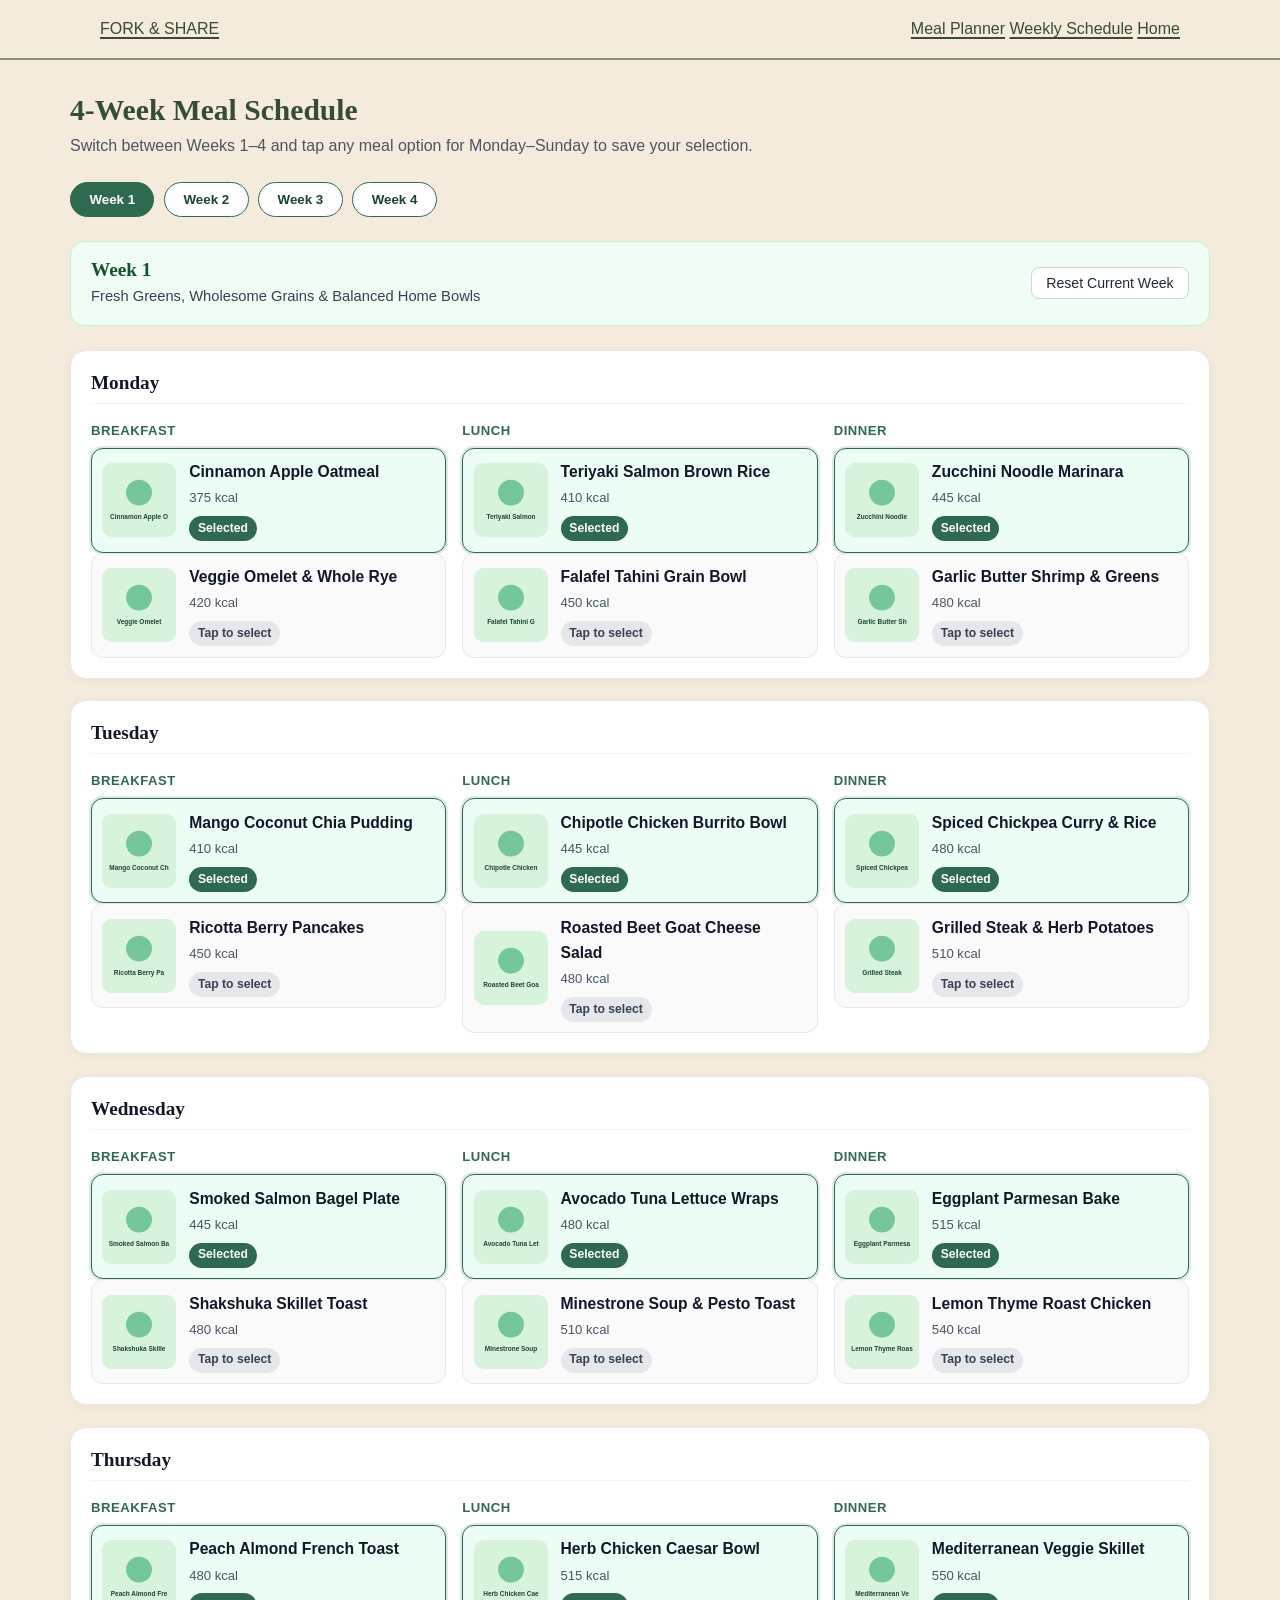
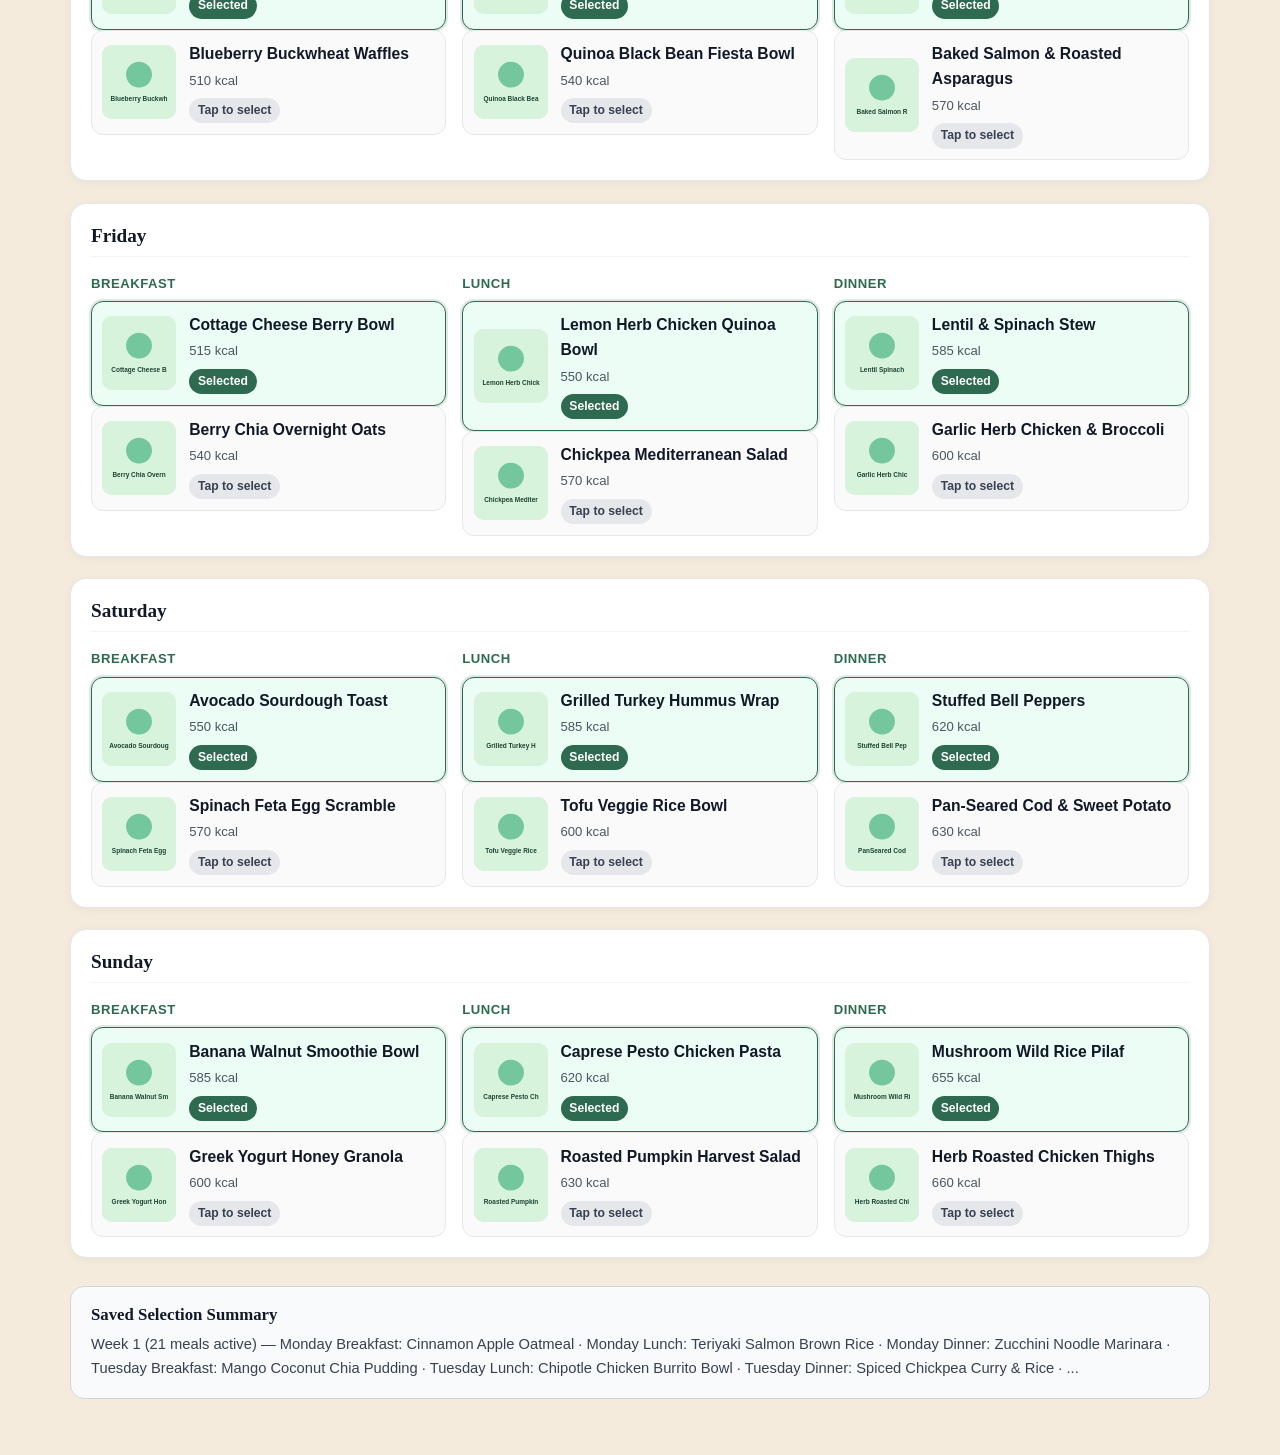
==== commit bcd2eaf2: "UPDATE 4 WEEK SCEDULE" ====
--- a/pages/weekly-schedule.html
+++ b/pages/weekly-schedule.html
@@ -1,266 +1,562 @@
-﻿<!DOCTYPE html>c
+﻿<!DOCTYPE html>
 <html lang="en">
 <head>
-  <meta charset="UTF-8">
-  <meta name="viewport" content="width=device-width, initial-scale=1.0">
-  <title>Weekly Meal Schedule | FORK &amp; SHARE</title>
-  <link rel="stylesheet" href="../css/style.css">
-  <link rel="stylesheet" href="../css/weekly-schedule.css">
+  <meta charset="UTF-8" />
+  <meta name="viewport" content="width=device-width, initial-scale=1.0" />
+  <title>Weekly Meal Schedule · FORK &amp; SHARE</title>
+  <link rel="stylesheet" href="../css/style.css" />
+  <link rel="stylesheet" href="../css/weekly-schedule.css" />
   <style>
-    .schedule-top-bar {
+    .ws-shell {
+      max-width: 1180px;
+      margin: 0 auto;
+      padding: 2rem 1.25rem 3.5rem;
+    }
+    .ws-hero {
       display: flex;
       flex-wrap: wrap;
       align-items: center;
       justify-content: space-between;
       gap: 1rem;
-      margin-bottom: 1.25rem;
-    }
-    .week-banner-title {
+      margin-bottom: 1.5rem;
+    }
+    .ws-title {
+      margin: 0 0 0.25rem;
+      font-size: 1.85rem;
+      color: var(--forest-green, #1b4332);
+    }
+    .ws-subtitle {
+      margin: 0;
+      color: #4b5563;
+    }
+    .ws-week-bar {
+      display: flex;
+      flex-wrap: wrap;
+      gap: 0.6rem;
+      margin-bottom: 1.5rem;
+    }
+    .ws-week-btn {
+      border: 1.5px solid #2d6a4f;
+      background: #ffffff;
+      color: #1b4332;
+      padding: 0.55rem 1.15rem;
+      border-radius: 999px;
+      font-weight: 600;
+      cursor: pointer;
+      transition: all 0.2s ease;
+    }
+    .ws-week-btn.is-active {
+      background: #2d6a4f;
+      color: #ffffff;
+    }
+    .ws-week-banner {
+      display: flex;
+      flex-wrap: wrap;
+      align-items: center;
+      justify-content: space-between;
+      gap: 0.75rem;
+      background: #f0fdf4;
+      border: 1px solid #bbf7d0;
+      border-radius: 14px;
+      padding: 1rem 1.25rem;
+      margin-bottom: 1.5rem;
+    }
+    .ws-week-heading {
+      margin: 0;
+      font-size: 1.2rem;
+      color: #14532d;
+    }
+    .ws-week-theme {
+      margin: 0.2rem 0 0;
+      font-size: 0.92rem;
+      color: #374151;
+    }
+    .ws-reset-btn {
+      border: 1px solid #d1d5db;
+      background: #ffffff;
+      color: #1f2937;
+      padding: 0.45rem 0.9rem;
+      border-radius: 8px;
+      font-size: 0.88rem;
+      cursor: pointer;
+    }
+    .ws-day-card {
+      background: #ffffff;
+      border: 1px solid #e5e7eb;
+      border-radius: 16px;
+      padding: 1.25rem;
+      margin-bottom: 1.35rem;
+      box-shadow: 0 2px 10px rgba(0, 0, 0, 0.04);
+    }
+    .ws-day-title {
+      margin: 0 0 1rem;
+      font-size: 1.2rem;
+      color: #111827;
+      border-bottom: 1px solid #f3f4f6;
+      padding-bottom: 0.5rem;
+    }
+    .ws-meals-grid {
+      display: grid;
+      grid-template-columns: repeat(auto-fit, minmax(260px, 1fr));
+      gap: 1rem;
+    }
+    .ws-slot-label {
+      font-size: 0.82rem;
       font-weight: 700;
-      font-size: 1.75rem;
-      color: var(--forest-green);
+      text-transform: uppercase;
+      letter-spacing: 0.04em;
+      color: #2d6a4f;
+      margin-bottom: 0.45rem;
+    }
+    .ws-dish-card {
+      display: flex;
+      gap: 0.8rem;
+      align-items: center;
+      border: 1.5px solid #e5e7eb;
+      border-radius: 12px;
+      padding: 0.65rem;
+      cursor: pointer;
+      background: #fafafa;
+      transition: all 0.18s ease;
+    }
+    .ws-dish-card.is-selected {
+      border-color: #2d6a4f;
+      background: #ecfdf5;
+      box-shadow: 0 0 0 2px rgba(45, 106, 79, 0.15);
+    }
+    .ws-dish-img {
+      width: 74px;
+      height: 74px;
+      border-radius: 10px;
+      object-fit: cover;
+      flex-shrink: 0;
+      background: #e5e7eb;
+    }
+    .ws-dish-info {
+      flex: 1;
+      min-width: 0;
+    }
+    .ws-dish-name {
+      margin: 0 0 0.2rem;
+      font-size: 0.98rem;
+      font-weight: 700;
+      color: #111827;
+    }
+    .ws-dish-meta {
+      margin: 0 0 0.35rem;
+      font-size: 0.82rem;
+      color: #4b5563;
+    }
+    .ws-dish-badge {
+      display: inline-block;
+      font-size: 0.76rem;
+      font-weight: 600;
+      padding: 0.18rem 0.55rem;
+      border-radius: 999px;
+      background: #e5e7eb;
+      color: #374151;
+    }
+    .ws-dish-card.is-selected .ws-dish-badge {
+      background: #2d6a4f;
+      color: #ffffff;
+    }
+    .ws-summary-box {
+      margin-top: 1.75rem;
+      background: #f9fafb;
+      border: 1px solid #d1d5db;
+      border-radius: 14px;
+      padding: 1.1rem 1.25rem;
+    }
+    .ws-summary-title {
+      margin: 0 0 0.45rem;
+      font-size: 1.05rem;
+      color: #111827;
+    }
+    .ws-summary-text {
       margin: 0;
-    }
-    .day-heading-bold {
-      font-weight: 700;
-      font-size: 1.3rem;
-      color: var(--forest-green);
-      border-bottom: 2px solid var(--warm-peach);
-      padding-bottom: 0.35rem;
-      margin-bottom: 0.85rem;
-    }
-    .meal-row-item {
-      margin-bottom: 0.95rem;
-      padding-bottom: 0.75rem;
-      border-bottom: 1px solid var(--border-subtle);
-    }
-    .meal-row-item:last-child {
-      border-bottom: 0;
-      margin-bottom: 0;
-      padding-bottom: 0;
-    }
-    .meal-slot-tag {
-      font-size: 0.8rem;
-      font-weight: 700;
-      letter-spacing: 0.05em;
-      color: var(--sage-green);
-      display: block;
-    }
-    .meal-dish-name {
-      font-weight: 700;
-      color: var(--dark-brown);
-      display: block;
-      margin: 0.15rem 0 0.4rem;
-    }
-    .meal-photo {
-      width: 100%;
-      height: 140px;
-      object-fit: cover;
-      border-radius: 8px;
-      border: 1px solid var(--sage-green);
-      display: block;
-    }
-    .photo-credit-note {
-      margin-top: 1.25rem;
-      font-size: 0.875rem;
-      color: var(--dark-brown);
+      font-size: 0.92rem;
+      color: #374151;
     }
   </style>
 </head>
 <body>
   <header class="site-header">
     <div class="container header-inner">
-      <a class="brand-logo" href="../index.html">
-        <span class="brand-name">FORK &amp; SHARE</span>
-        <span class="brand-tagline">Recipe Sharing Hub</span>
-      </a>
-      <button type="button" class="nav-toggle" data-nav-toggle aria-controls="primary-nav" aria-expanded="false" aria-label="Open navigation menu">
-        <span class="hamburger-line" aria-hidden="true"></span>
-        <span class="hamburger-line" aria-hidden="true"></span>
-        <span class="hamburger-line" aria-hidden="true"></span>
-      </button>
+      <a class="brand" href="../index.html">FORK &amp; SHARE</a>
+      <nav class="main-nav">
+        <a href="meal-planner.html">Meal Planner</a>
+        <a class="active" href="weekly-schedule.html">Weekly Schedule</a>
+        <a href="../index.html">Home</a>
+      </nav>
     </div>
-    <nav class="site-nav" aria-label="Primary Navigation">
-      <div class="container">
-        <ul id="primary-nav" class="nav-list" data-nav-menu>
-          <li><a class="nav-link" href="../index.html">Home</a></li>
-          <li><a class="nav-link" href="explore.html">Explore</a></li>
-          <li><a class="nav-link" href="categories.html">Categories</a></li>
-          <li><a class="nav-link is-active" href="weekly-schedule.html" aria-current="page">Meal Planner</a></li>
-          <li><a class="nav-link" href="share-recipe.html">Share a Recipe</a></li>
-          <li><a class="nav-link" href="community.html">Community</a></li>
-          <li><a class="nav-link" href="profile.html">Profile</a></li>
-        </ul>
+  </header>
+
+  <main class="ws-shell">
+    <div class="ws-hero">
+      <div>
+        <h1 class="ws-title">4-Week Meal Schedule</h1>
+        <p class="ws-subtitle">Switch between Weeks 1–4 and tap any meal option for Monday–Sunday to save your selection.</p>
       </div>
-    </nav>
-  </header>
-
-  <main class="site-main">
-    <div class="container">
-      <section class="section">
-        <div class="schedule-top-bar">
-          <div>
-            <span class="meal-slot-tag">WEEK 1 SCHEDULE</span>
-            <h1 class="week-banner-title">Weekly Meal Schedule</h1>
-          </div>
-          <div>
-            <a href="meal-planner.html" class="btn btn-outline">+ Add Meal</a>
-            <a href="shopping-list.html" class="btn btn-primary">View Shopping List</a>
-          </div>
-        </div>
-
-        <div id="weekly-schedule-container" class="grid grid-3">
-          <article class="card">
-            <h2 class="day-heading-bold">MONDAY</h2>
-            <div class="meal-row-item">
-              <span class="meal-slot-tag">BREAKFAST</span>
-              <span class="meal-dish-name">Oatmeal with Banana &amp; Berries</span>
-              <img class="meal-photo" src="https://images.unsplash.com/photo-1517673400267-0251440c45dc?auto=format&fit=crop&w=600&q=80" alt="Oatmeal with Banana &amp; Berries">
-            </div>
-            <div class="meal-row-item">
-              <span class="meal-slot-tag">LUNCH</span>
-              <span class="meal-dish-name">Herb Grilled Chicken Rice Bowl</span>
-              <img class="meal-photo" src="https://images.unsplash.com/photo-1546069901-ba9599a7e63c?auto=format&fit=crop&w=600&q=80" alt="Herb Grilled Chicken Rice Bowl">
-            </div>
-            <div class="meal-row-item">
-              <span class="meal-slot-tag">DINNER</span>
-              <span class="meal-dish-name">Classic Basil Tomato Pasta</span>
-              <img class="meal-photo" src="https://images.unsplash.com/photo-1551183053-bf91a1d81141?auto=format&fit=crop&w=600&q=80" alt="Classic Basil Tomato Pasta">
-            </div>
-          </article>
-
-          <article class="card">
-            <h2 class="day-heading-bold">TUESDAY</h2>
-            <div class="meal-row-item">
-              <span class="meal-slot-tag">BREAKFAST</span>
-              <span class="meal-dish-name">Scrambled Eggs on Sourdough Toast</span>
-              <img class="meal-photo" src="https://images.unsplash.com/photo-1525351484163-7529414344d8?auto=format&fit=crop&w=600&q=80" alt="Scrambled Eggs on Sourdough Toast">
-            </div>
-            <div class="meal-row-item">
-              <span class="meal-slot-tag">LUNCH</span>
-              <span class="meal-dish-name">Spiced Vegetable Biryani</span>
-              <img class="meal-photo" src="https://images.unsplash.com/photo-1563379091339-03b21ab4a4f8?auto=format&fit=crop&w=600&q=80" alt="Spiced Vegetable Biryani">
-            </div>
-            <div class="meal-row-item">
-              <span class="meal-slot-tag">DINNER</span>
-              <span class="meal-dish-name">Hearty Chicken &amp; Sweetcorn Soup</span>
-              <img class="meal-photo" src="https://images.unsplash.com/photo-1547592166-23ac45744acd?auto=format&fit=crop&w=600&q=80" alt="Hearty Chicken &amp; Sweetcorn Soup">
-            </div>
-          </article>
-
-          <article class="card">
-            <h2 class="day-heading-bold">WEDNESDAY</h2>
-            <div class="meal-row-item">
-              <span class="meal-slot-tag">BREAKFAST</span>
-              <span class="meal-dish-name">Fluffy Blueberry Pancakes</span>
-              <img class="meal-photo" src="https://images.unsplash.com/photo-1567620905732-2d1ec7ab7445?auto=format&fit=crop&w=600&q=80" alt="Fluffy Blueberry Pancakes">
-            </div>
-            <div class="meal-row-item">
-              <span class="meal-slot-tag">LUNCH</span>
-              <span class="meal-dish-name">Mediterranean Grilled Chicken Salad</span>
-              <img class="meal-photo" src="https://images.unsplash.com/photo-1512621776951-a57141f2eefd?auto=format&fit=crop&w=600&q=80" alt="Mediterranean Grilled Chicken Salad">
-            </div>
-            <div class="meal-row-item">
-              <span class="meal-slot-tag">DINNER</span>
-              <span class="meal-dish-name">Grilled Paneer &amp; Veggie Skewers</span>
-              <img class="meal-photo" src="https://images.unsplash.com/photo-1555939594-58d7cb561ad1?auto=format&fit=crop&w=600&q=80" alt="Grilled Paneer &amp; Veggie Skewers">
-            </div>
-          </article>
-
-          <article class="card">
-            <h2 class="day-heading-bold">THURSDAY</h2>
-            <div class="meal-row-item">
-              <span class="meal-slot-tag">BREAKFAST</span>
-              <span class="meal-dish-name">Spinach &amp; Cheese Omelette</span>
-              <img class="meal-photo" src="https://images.unsplash.com/photo-1510693206972-df098062cb71?auto=format&fit=crop&w=600&q=80" alt="Spinach &amp; Cheese Omelette">
-            </div>
-            <div class="meal-row-item">
-              <span class="meal-slot-tag">LUNCH</span>
-              <span class="meal-dish-name">Creamy Garlic Mushroom Pasta</span>
-              <img class="meal-photo" src="https://images.unsplash.com/photo-1621996346565-e3dbc646d9a9?auto=format&fit=crop&w=600&q=80" alt="Creamy Garlic Mushroom Pasta">
-            </div>
-            <div class="meal-row-item">
-              <span class="meal-slot-tag">DINNER</span>
-              <span class="meal-dish-name">Stir-Fried Garlic Herb Rice</span>
-              <img class="meal-photo" src="https://images.unsplash.com/photo-1603133872878-684f208fb84b?auto=format&fit=crop&w=600&q=80" alt="Stir-Fried Garlic Herb Rice">
-            </div>
-          </article>
-
-          <article class="card">
-            <h2 class="day-heading-bold">FRIDAY</h2>
-            <div class="meal-row-item">
-              <span class="meal-slot-tag">BREAKFAST</span>
-              <span class="meal-dish-name">Granola &amp; Yogurt Parfait</span>
-              <img class="meal-photo" src="https://images.unsplash.com/photo-1488477181946-6428a0291777?auto=format&fit=crop&w=600&q=80" alt="Granola &amp; Yogurt Parfait">
-            </div>
-            <div class="meal-row-item">
-              <span class="meal-slot-tag">LUNCH</span>
-              <span class="meal-dish-name">Crispy Chicken Tikka Wrap</span>
-              <img class="meal-photo" src="https://images.unsplash.com/photo-1626700051175-6818013e1d4f?auto=format&fit=crop&w=600&q=80" alt="Crispy Chicken Tikka Wrap">
-            </div>
-            <div class="meal-row-item">
-              <span class="meal-slot-tag">DINNER</span>
-              <span class="meal-dish-name">Sesame Vegetable Hakka Noodles</span>
-              <img class="meal-photo" src="https://images.unsplash.com/photo-1569718212165-3a8278d5f624?auto=format&fit=crop&w=600&q=80" alt="Sesame Vegetable Hakka Noodles">
-            </div>
-          </article>
-
-          <article class="card">
-            <h2 class="day-heading-bold">SATURDAY</h2>
-            <div class="meal-row-item">
-              <span class="meal-slot-tag">BREAKFAST</span>
-              <span class="meal-dish-name">Fresh Tropical Fruit Bowl</span>
-              <img class="meal-photo" src="https://images.unsplash.com/photo-1490474418585-ba9bad8fd0ea?auto=format&fit=crop&w=600&q=80" alt="Fresh Tropical Fruit Bowl">
-            </div>
-            <div class="meal-row-item">
-              <span class="meal-slot-tag">LUNCH</span>
-              <span class="meal-dish-name">Roasted Veggie &amp; Hummus Sandwich</span>
-              <img class="meal-photo" src="https://images.unsplash.com/photo-1528735602780-2552fd46c7af?auto=format&fit=crop&w=600&q=80" alt="Roasted Veggie &amp; Hummus Sandwich">
-            </div>
-            <div class="meal-row-item">
-              <span class="meal-slot-tag">DINNER</span>
-              <span class="meal-dish-name">Lemon Herb Grilled Chicken</span>
-              <img class="meal-photo" src="https://images.unsplash.com/photo-1532550907401-a500c9a57435?auto=format&fit=crop&w=600&q=80" alt="Lemon Herb Grilled Chicken">
-            </div>
-          </article>
-
-          <article class="card">
-            <h2 class="day-heading-bold">SUNDAY</h2>
-            <div class="meal-row-item">
-              <span class="meal-slot-tag">BREAKFAST</span>
-              <span class="meal-dish-name">Avocado &amp; Boiled Egg Toast</span>
-              <img class="meal-photo" src="https://images.unsplash.com/photo-1541519227354-08fa5d50c44d?auto=format&fit=crop&w=600&q=80" alt="Avocado &amp; Boiled Egg Toast">
-            </div>
-            <div class="meal-row-item">
-              <span class="meal-slot-tag">LUNCH</span>
-              <span class="meal-dish-name">Aromatic Chicken Pulao</span>
-              <img class="meal-photo" src="https://images.unsplash.com/photo-1589302168068-964664d93dc0?auto=format&fit=crop&w=600&q=80" alt="Aromatic Chicken Pulao">
-            </div>
-            <div class="meal-row-item">
-              <span class="meal-slot-tag">DINNER</span>
-              <span class="meal-dish-name">Baked Cheese Macaroni</span>
-              <img class="meal-photo" src="https://images.unsplash.com/photo-1543339308-43e59d6b73a6?auto=format&fit=crop&w=600&q=80" alt="Baked Cheese Macaroni">
-            </div>
-          </article>
-        </div>
-
-        <p class="photo-credit-note">Food images sourced from Unsplash for FORK &amp; SHARE.</p>
-      </section>
     </div>
+
+    <div class="ws-week-bar" id="weekSwitcher" role="tablist" aria-label="4-Week Selector"></div>
+
+    <div class="ws-week-banner">
+      <div>
+        <h2 class="ws-week-heading" id="weekHeading">Week 1</h2>
+        <p class="ws-week-theme" id="weekTheme"></p>
+      </div>
+      <button type="button" class="ws-reset-btn" id="resetWeekBtn">Reset Current Week</button>
+    </div>
+
+    <div id="scheduleContainer"></div>
+
+    <section class="ws-summary-box" aria-live="polite">
+      <h3 class="ws-summary-title">Saved Selection Summary</h3>
+      <p class="ws-summary-text" id="selectionSummary">Loading selected meals...</p>
+    </section>
   </main>
 
-  <footer class="site-footer">
-    <div class="container footer-inner">
-      <span class="footer-brand">FORK &amp; SHARE</span>
-      <ul class="footer-links" aria-label="Footer Navigation">
-        <li><a class="footer-link" href="../index.html#about">About</a></li>
-        <li><a class="footer-link" href="../index.html#contact">Contact</a></li>
-        <li><a class="footer-link" href="community.html">Community</a></li>
-      </ul>
-      <p class="footer-copy">&copy; 2026 FORK &amp; SHARE</p>
-    </div>
-  </footer>
-
-  <script src="../js/shared.js" defer></script>
+  <script>
+    (function () {
+      var STORAGE_KEY = "forkAndShare_weeklyScheduleSelections_v1";
+      var DAYS = ["Monday", "Tuesday", "Wednesday", "Thursday", "Friday", "Saturday", "Sunday"];
+      var SLOTS = ["Breakfast", "Lunch", "Dinner"];
+
+      var PHOTOS = [
+        "https://images.unsplash.com/photo-1517673402472-a5e62c8ef190?auto=format&fit=crop&w=400&q=80",
+        "https://images.unsplash.com/photo-1541519227354-08fa5d50c44d?auto=format&fit=crop&w=400&q=80",
+        "https://images.unsplash.com/photo-1512621776951-a57141f2eefd?auto=format&fit=crop&w=400&q=80",
+        "https://images.unsplash.com/photo-1540420773420-3366772f4999?auto=format&fit=crop&w=400&q=80",
+        "https://images.unsplash.com/photo-1467003909585-2f8a72700288?auto=format&fit=crop&w=400&q=80",
+        "https://images.unsplash.com/photo-1547592166-23ac45744acd?auto=format&fit=crop&w=400&q=80",
+        "https://images.unsplash.com/photo-1525351484163-7529414344d8?auto=format&fit=crop&w=400&q=80",
+        "https://images.unsplash.com/photo-1590301157890-4810ed352733?auto=format&fit=crop&w=400&q=80",
+        "https://images.unsplash.com/photo-1550507992-eb63ffee0847?auto=format&fit=crop&w=400&q=80",
+        "https://images.unsplash.com/photo-1546069901-ba9599a7e63c?auto=format&fit=crop&w=400&q=80",
+        "https://images.unsplash.com/photo-1532550907401-a500c9a57435?auto=format&fit=crop&w=400&q=80",
+        "https://images.unsplash.com/photo-1592417817098-8fd3d9eb14a5?auto=format&fit=crop&w=400&q=80",
+        "https://images.unsplash.com/photo-1488477181946-6428a0291777?auto=format&fit=crop&w=400&q=80",
+        "https://images.unsplash.com/photo-1505253716362-afaea1d3d1af?auto=format&fit=crop&w=400&q=80",
+        "https://images.unsplash.com/photo-1473093295043-cdd812d0e601?auto=format&fit=crop&w=400&q=80",
+        "https://images.unsplash.com/photo-1505576399279-565b52d4ac71?auto=format&fit=crop&w=400&q=80",
+        "https://images.unsplash.com/photo-1519708227418-c8fd9a32b7a2?auto=format&fit=crop&w=400&q=80",
+        "https://images.unsplash.com/photo-1604908176997-125f25cc6f3d?auto=format&fit=crop&w=400&q=80",
+        "https://images.unsplash.com/photo-1510693206972-df098062cb71?auto=format&fit=crop&w=400&q=80",
+        "https://images.unsplash.com/photo-1546039907-7fa05f864c02?auto=format&fit=crop&w=400&q=80",
+        "https://images.unsplash.com/photo-1544025162-d76694265947?auto=format&fit=crop&w=400&q=80",
+        "https://images.unsplash.com/photo-1529006557810-274b9b2fc783?auto=format&fit=crop&w=400&q=80",
+        "https://images.unsplash.com/photo-1598103442097-8b74394b95c6?auto=format&fit=crop&w=400&q=80",
+        "https://images.unsplash.com/photo-1563379926898-05f4575a45d8?auto=format&fit=crop&w=400&q=80",
+        "https://images.unsplash.com/photo-1567620905732-2d1ec7ab7445?auto=format&fit=crop&w=400&q=80",
+        "https://images.unsplash.com/photo-1533089860892-a7c6f0a88666?auto=format&fit=crop&w=400&q=80",
+        "https://images.unsplash.com/photo-1543339308-43e59d6b73a6?auto=format&fit=crop&w=400&q=80",
+        "https://images.unsplash.com/photo-1559737558-2f5a35f4523b?auto=format&fit=crop&w=400&q=80",
+        "https://images.unsplash.com/photo-1565557623262-b51c2513a641?auto=format&fit=crop&w=400&q=80",
+        "https://images.unsplash.com/photo-1590412200988-a436970781fa?auto=format&fit=crop&w=400&q=80",
+        "https://images.unsplash.com/photo-1484723091739-30a097e8f929?auto=format&fit=crop&w=400&q=80",
+        "https://images.unsplash.com/photo-1546793665-c74683f339c1?auto=format&fit=crop&w=400&q=80",
+        "https://images.unsplash.com/photo-1547592180-85f173990554?auto=format&fit=crop&w=400&q=80",
+        "https://images.unsplash.com/photo-1625944525533-473f1a3d54e7?auto=format&fit=crop&w=400&q=80",
+        "https://images.unsplash.com/photo-1562376552-0d160a2f238d?auto=format&fit=crop&w=400&q=80",
+        "https://images.unsplash.com/photo-1490645935967-10de6ba17061?auto=format&fit=crop&w=400&q=80"
+      ];
+
+      var WEEK_THEMES = {
+        1: "Fresh Greens, Wholesome Grains & Balanced Home Bowls",
+        2: "High-Protein Plates, Mediterranean Flavors & Crisp Salads",
+        3: "Warm Comfort Bowls, Savory Herbs & Light Evening Meals",
+        4: "Vibrant Global Bites, Nourishing Grains & Weekend Specials"
+      };
+
+      var DISH_BANK = {
+        Breakfast: [
+          "Berry Chia Overnight Oats", "Avocado Sourdough Toast", "Spinach Feta Egg Scramble",
+          "Banana Walnut Smoothie Bowl", "Greek Yogurt Honey Granola", "Cinnamon Apple Oatmeal",
+          "Veggie Omelet & Whole Rye", "Mango Coconut Chia Pudding", "Ricotta Berry Pancakes",
+          "Smoked Salmon Bagel Plate", "Shakshuka Skillet Toast", "Peach Almond French Toast",
+          "Blueberry Buckwheat Waffles", "Cottage Cheese Berry Bowl"
+        ],
+        Lunch: [
+          "Lemon Herb Chicken Quinoa Bowl", "Chickpea Mediterranean Salad", "Grilled Turkey Hummus Wrap",
+          "Tofu Veggie Rice Bowl", "Caprese Pesto Chicken Pasta", "Roasted Pumpkin Harvest Salad",
+          "Teriyaki Salmon Brown Rice", "Falafel Tahini Grain Bowl", "Chipotle Chicken Burrito Bowl",
+          "Roasted Beet Goat Cheese Salad", "Avocado Tuna Lettuce Wraps", "Minestrone Soup & Pesto Toast",
+          "Herb Chicken Caesar Bowl", "Quinoa Black Bean Fiesta Bowl"
+        ],
+        Dinner: [
+          "Baked Salmon & Roasted Asparagus", "Lentil & Spinach Stew", "Garlic Herb Chicken & Broccoli",
+          "Stuffed Bell Peppers", "Pan-Seared Cod & Sweet Potato", "Mushroom Wild Rice Pilaf",
+          "Herb Roasted Chicken Thighs", "Zucchini Noodle Marinara", "Garlic Butter Shrimp & Greens",
+          "Spiced Chickpea Curry & Rice", "Grilled Steak & Herb Potatoes", "Eggplant Parmesan Bake",
+          "Lemon Thyme Roast Chicken", "Mediterranean Veggie Skillet"
+        ]
+      };
+
+      function fallbackSvg(label) {
+        var safe = String(label || "Meal").slice(0, 16).replace(/[^a-zA-Z0-9 ]/g, "");
+        var svg = '<svg xmlns="http://www.w3.org/2000/svg" width="160" height="160" viewBox="0 0 160 160"><rect width="160" height="160" rx="16" fill="#d8f3dc"/><circle cx="80" cy="64" r="28" fill="#74c69d"/><text x="80" y="122" text-anchor="middle" font-family="Arial,sans-serif" font-size="14" font-weight="bold" fill="#1b4332">' + safe + '</text></svg>';
+        return "data:image/svg+xml;charset=UTF-8," + encodeURIComponent(svg);
+      }
+
+      function buildWeeks() {
+        var imgCursor = 0;
+        var weeks = [];
+        for (var w = 1; w <= 4; w++) {
+          var daysObj = {};
+          for (var dIdx = 0; dIdx < DAYS.length; dIdx++) {
+            var day = DAYS[dIdx];
+            daysObj[day] = {};
+            for (var sIdx = 0; sIdx < SLOTS.length; sIdx++) {
+              var slot = SLOTS[sIdx];
+              var bank = DISH_BANK[slot];
+              var idxA = (w * 5 + dIdx * 2 + sIdx) % bank.length;
+              var idxB = (idxA + 1) % bank.length;
+              var imgA = PHOTOS[imgCursor++ % PHOTOS.length];
+              var imgB = PHOTOS[imgCursor++ % PHOTOS.length];
+              daysObj[day][slot] = [
+                {
+                  id: "w" + w + "-" + day.slice(0, 3).toLowerCase() + "-" + slot[0].toLowerCase() + "1",
+                  name: bank[idxA],
+                  kcal: (340 + ((w + dIdx + sIdx) * 35)) + " kcal",
+                  img: imgA
+                },
+                {
+                  id: "w" + w + "-" + day.slice(0, 3).toLowerCase() + "-" + slot[0].toLowerCase() + "2",
+                  name: bank[idxB],
+                  kcal: (360 + ((w * 2 + dIdx + sIdx) * 30)) + " kcal",
+                  img: imgB
+                }
+              ];
+            }
+          }
+          weeks.push({
+            id: w,
+            label: "Week " + w,
+            theme: WEEK_THEMES[w],
+            days: daysObj
+          });
+        }
+        return weeks;
+      }
+
+      var WEEKS = buildWeeks();
+      var activeWeekId = 1;
+
+      function loadSelections() {
+        try {
+          var raw = localStorage.getItem(STORAGE_KEY);
+          return raw ? JSON.parse(raw) : {};
+        } catch (e) {
+          return {};
+        }
+      }
+
+      function saveSelections(data) {
+        try {
+          localStorage.setItem(STORAGE_KEY, JSON.stringify(data));
+        } catch (e) {}
+      }
+
+      var selections = loadSelections();
+
+      function slotKey(weekId, day, slot) {
+        return "w" + weekId + ":" + day + ":" + slot;
+      }
+
+      function renderSwitcher() {
+        var bar = document.getElementById("weekSwitcher");
+        bar.innerHTML = "";
+        for (var i = 0; i < WEEKS.length; i++) {
+          (function (week) {
+            var btn = document.createElement("button");
+            btn.type = "button";
+            btn.className = "ws-week-btn" + (week.id === activeWeekId ? " is-active" : "");
+            btn.textContent = week.label;
+            btn.setAttribute("role", "tab");
+            btn.setAttribute("aria-selected", String(week.id === activeWeekId));
+            btn.addEventListener("click", function () {
+              activeWeekId = week.id;
+              renderAll();
+            });
+            bar.appendChild(btn);
+          })(WEEKS[i]);
+        }
+      }
+
+      function renderSchedule() {
+        var week = null;
+        for (var i = 0; i < WEEKS.length; i++) {
+          if (WEEKS[i].id === activeWeekId) {
+            week = WEEKS[i];
+            break;
+          }
+        }
+        if (!week) week = WEEKS[0];
+
+        document.getElementById("weekHeading").textContent = week.label;
+        document.getElementById("weekTheme").textContent = week.theme;
+
+        var container = document.getElementById("scheduleContainer");
+        container.innerHTML = "";
+
+        for (var d = 0; d < DAYS.length; d++) {
+          var day = DAYS[d];
+          var dayCard = document.createElement("section");
+          dayCard.className = "ws-day-card";
+
+          var h3 = document.createElement("h3");
+          h3.className = "ws-day-title";
+          h3.textContent = day;
+          dayCard.appendChild(h3);
+
+          var grid = document.createElement("div");
+          grid.className = "ws-meals-grid";
+
+          for (var s = 0; s < SLOTS.length; s++) {
+            var slot = SLOTS[s];
+            var col = document.createElement("div");
+
+            var label = document.createElement("div");
+            label.className = "ws-slot-label";
+            label.textContent = slot;
+            col.appendChild(label);
+
+            var key = slotKey(week.id, day, slot);
+            var options = week.days[day][slot];
+            var chosenId = selections[key] || options[0].id;
+            if (!selections[key]) {
+              selections[key] = chosenId;
+            }
+
+            for (var o = 0; o < options.length; o++) {
+              (function (dish, currentKey) {
+                var isSelected = selections[currentKey] === dish.id;
+                var card = document.createElement("div");
+                card.className = "ws-dish-card" + (isSelected ? " is-selected" : "");
+                card.setAttribute("role", "button");
+                card.setAttribute("tabindex", "0");
+
+                var img = document.createElement("img");
+                img.className = "ws-dish-img";
+                img.src = dish.img;
+                img.alt = dish.name;
+                img.loading = "lazy";
+                img.addEventListener("error", function () {
+                  img.src = fallbackSvg(dish.name);
+                });
+
+                var info = document.createElement("div");
+                info.className = "ws-dish-info";
+
+                var nameEl = document.createElement("p");
+                nameEl.className = "ws-dish-name";
+                nameEl.textContent = dish.name;
+
+                var metaEl = document.createElement("p");
+                metaEl.className = "ws-dish-meta";
+                metaEl.textContent = dish.kcal;
+
+                var badge = document.createElement("span");
+                badge.className = "ws-dish-badge";
+                badge.textContent = isSelected ? "Selected" : "Tap to select";
+
+                info.appendChild(nameEl);
+                info.appendChild(metaEl);
+                info.appendChild(badge);
+                card.appendChild(img);
+                card.appendChild(info);
+
+                var selectDish = function () {
+                  selections[currentKey] = dish.id;
+                  saveSelections(selections);
+                  renderSchedule();
+                  renderSummary();
+                };
+
+                card.addEventListener("click", selectDish);
+                card.addEventListener("keydown", function (e) {
+                  if (e.key === "Enter" || e.key === " ") {
+                    e.preventDefault();
+                    selectDish();
+                  }
+                });
+
+                col.appendChild(card);
+              })(options[o], key);
+            }
+
+            grid.appendChild(col);
+          }
+
+          dayCard.appendChild(grid);
+          container.appendChild(dayCard);
+        }
+
+        saveSelections(selections);
+      }
+
+      function renderSummary() {
+        var week = null;
+        for (var i = 0; i < WEEKS.length; i++) {
+          if (WEEKS[i].id === activeWeekId) {
+            week = WEEKS[i];
+            break;
+          }
+        }
+        if (!week) week = WEEKS[0];
+
+        var names = [];
+        for (var d = 0; d < DAYS.length; d++) {
+          var day = DAYS[d];
+          for (var s = 0; s < SLOTS.length; s++) {
+            var slot = SLOTS[s];
+            var opts = week.days[day][slot];
+            var pickedId = selections[slotKey(week.id, day, slot)];
+            var found = opts[0];
+            for (var k = 0; k < opts.length; k++) {
+              if (opts[k].id === pickedId) {
+                found = opts[k];
+                break;
+              }
+            }
+            names.push(day + " " + slot + ": " + found.name);
+          }
+        }
+        document.getElementById("selectionSummary").textContent =
+          week.label + " (" + names.length + " meals active) — " + names.slice(0, 6).join(" · ") + " · ...";
+      }
+
+      document.getElementById("resetWeekBtn").addEventListener("click", function () {
+        var week = null;
+        for (var i = 0; i < WEEKS.length; i++) {
+          if (WEEKS[i].id === activeWeekId) {
+            week = WEEKS[i];
+            break;
+          }
+        }
+        if (!week) week = WEEKS[0];
+
+        for (var d = 0; d < DAYS.length; d++) {
+          var day = DAYS[d];
+          for (var s = 0; s < SLOTS.length; s++) {
+            var slot = SLOTS[s];
+            selections[slotKey(week.id, day, slot)] = week.days[day][slot][0].id;
+          }
+        }
+        saveSelections(selections);
+        renderSchedule();
+        renderSummary();
+      });
+
+      function renderAll() {
+        renderSwitcher();
+        renderSchedule();
+        renderSummary();
+      }
+
+      renderAll();
+    })();
+  </script>
 </body>
-</html>
+</html>
